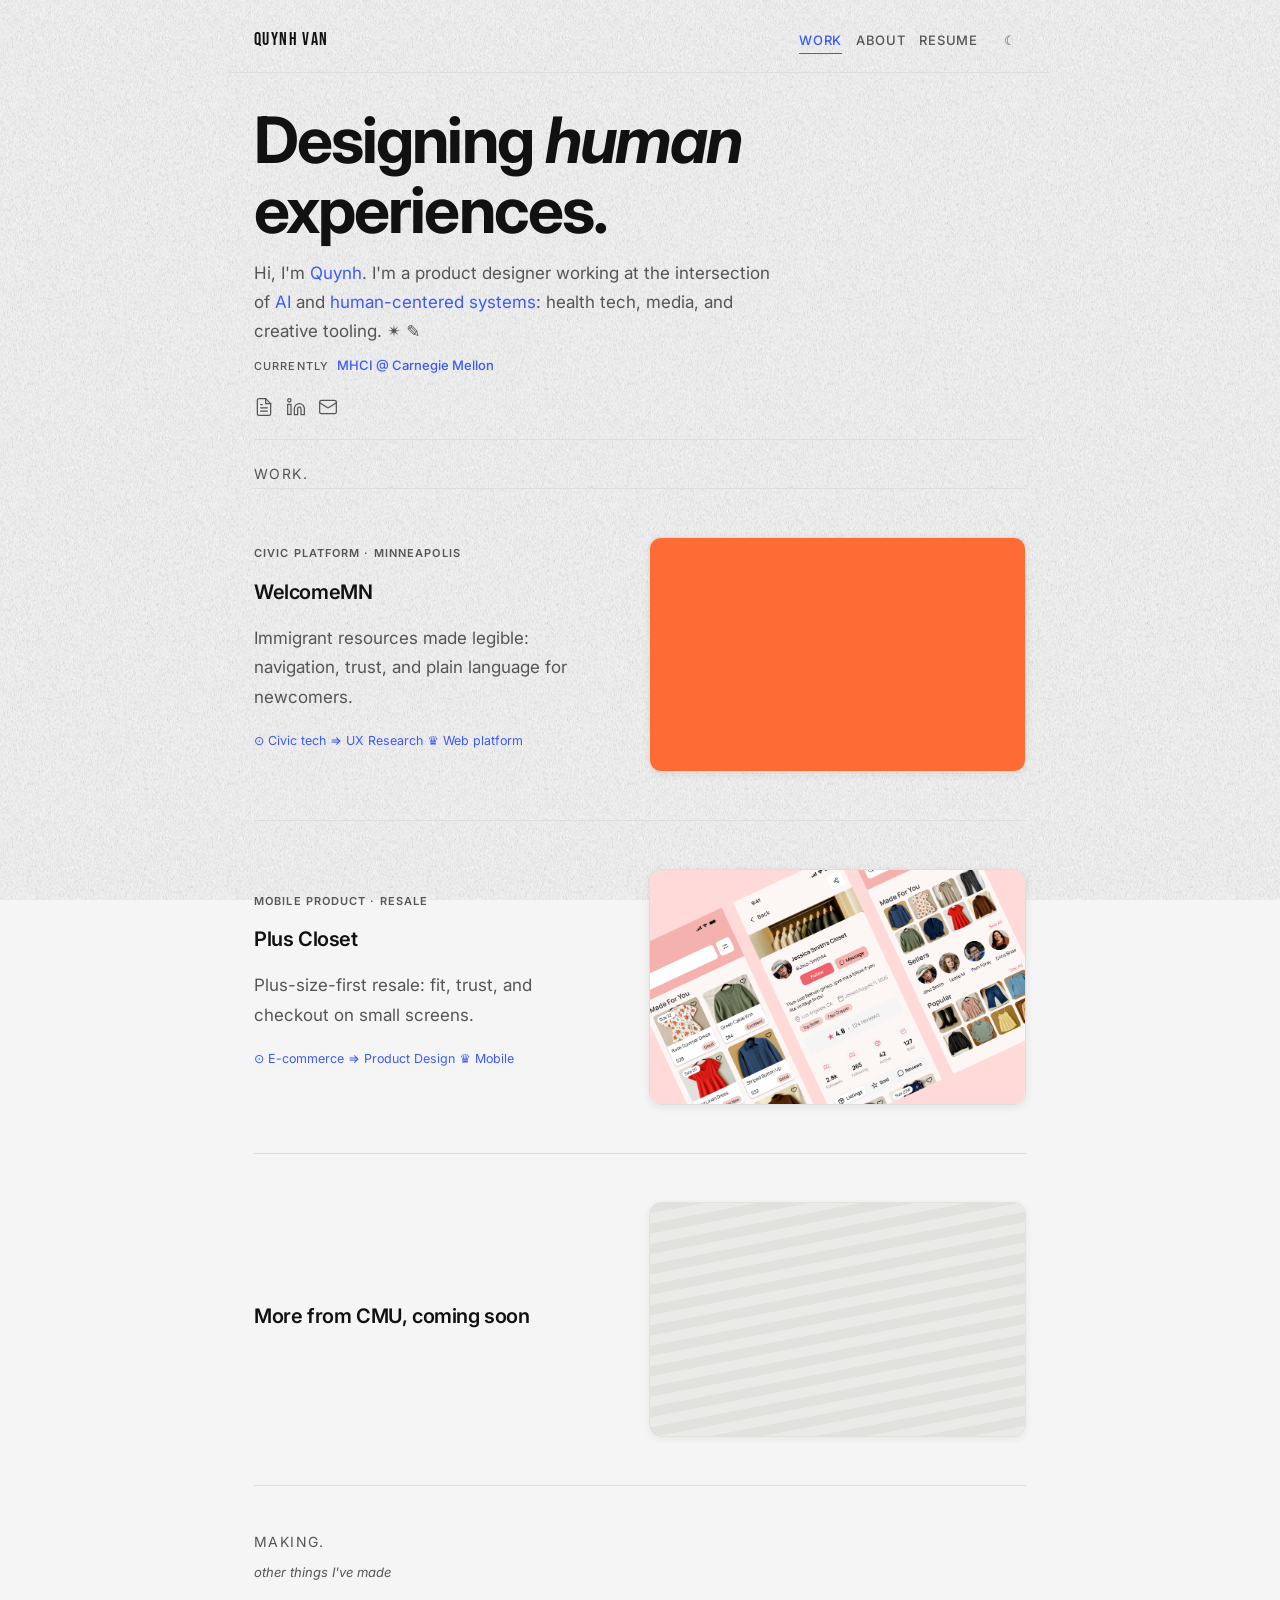
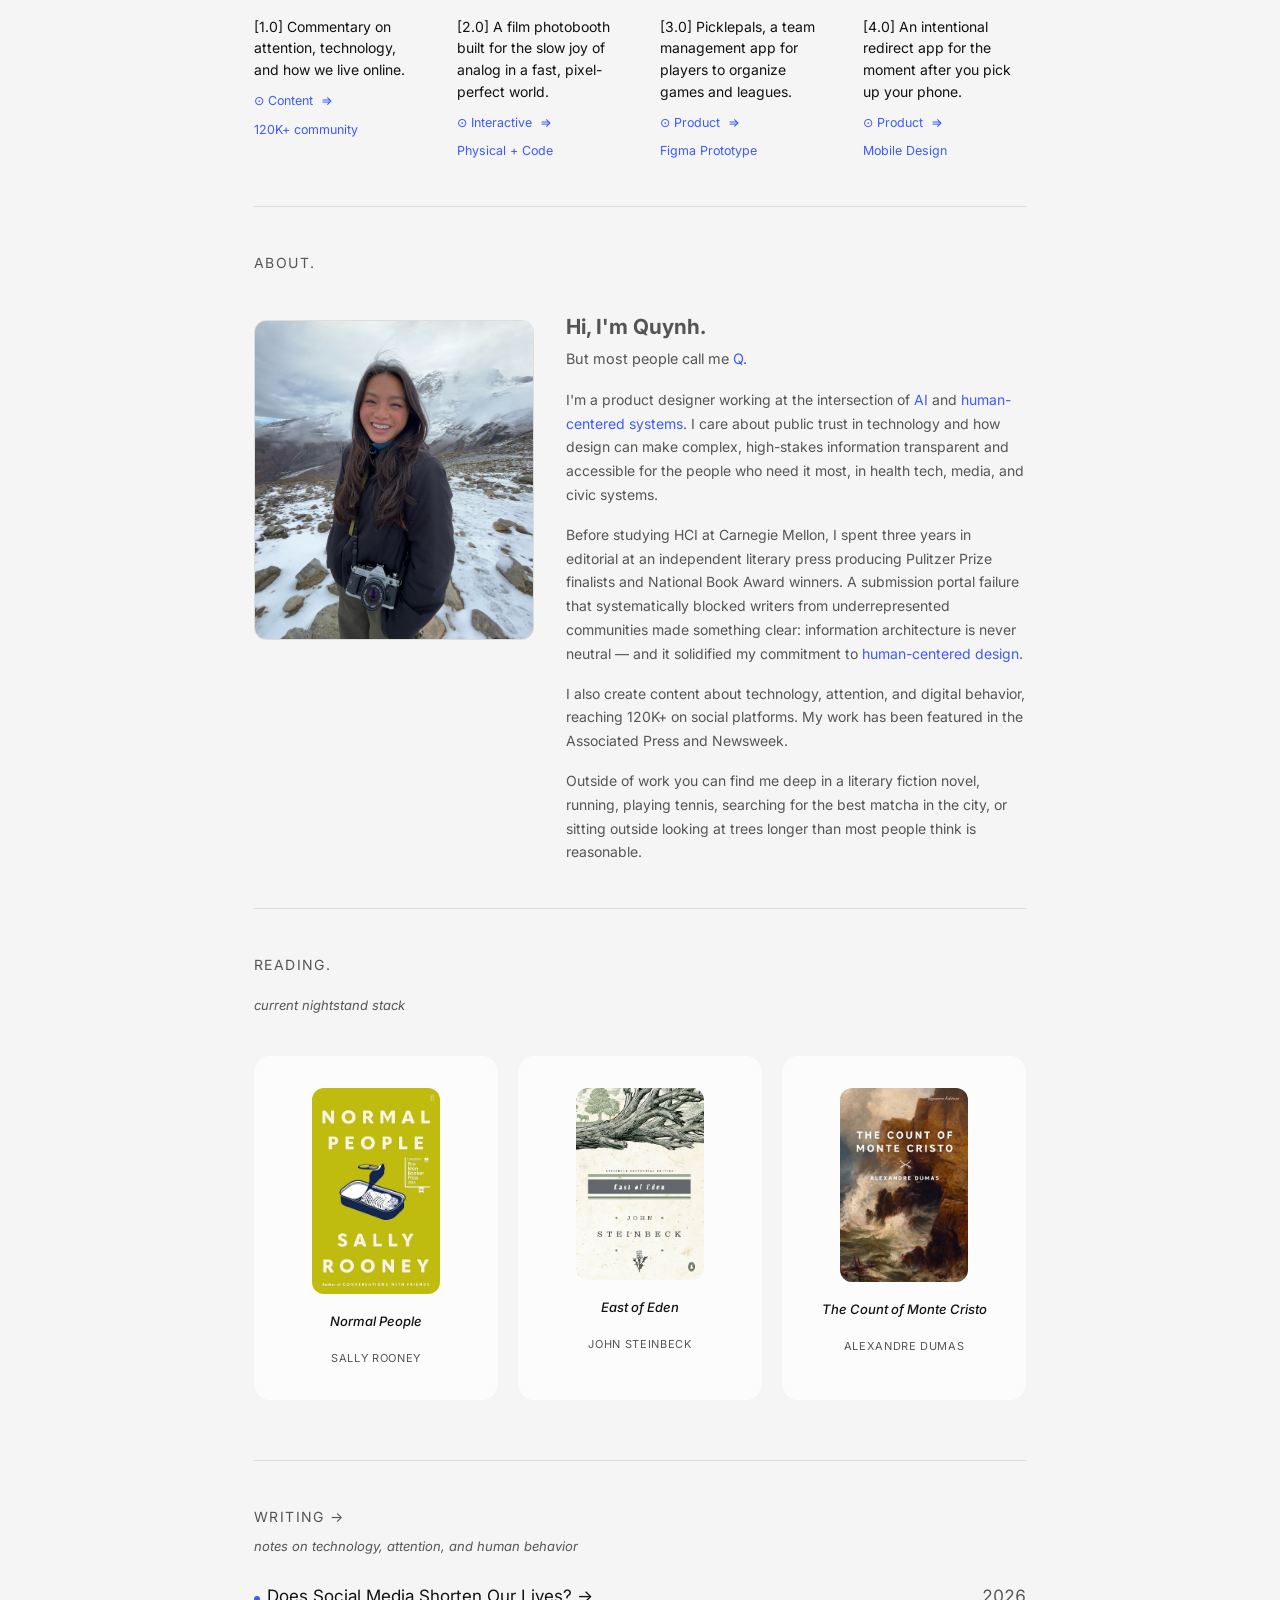
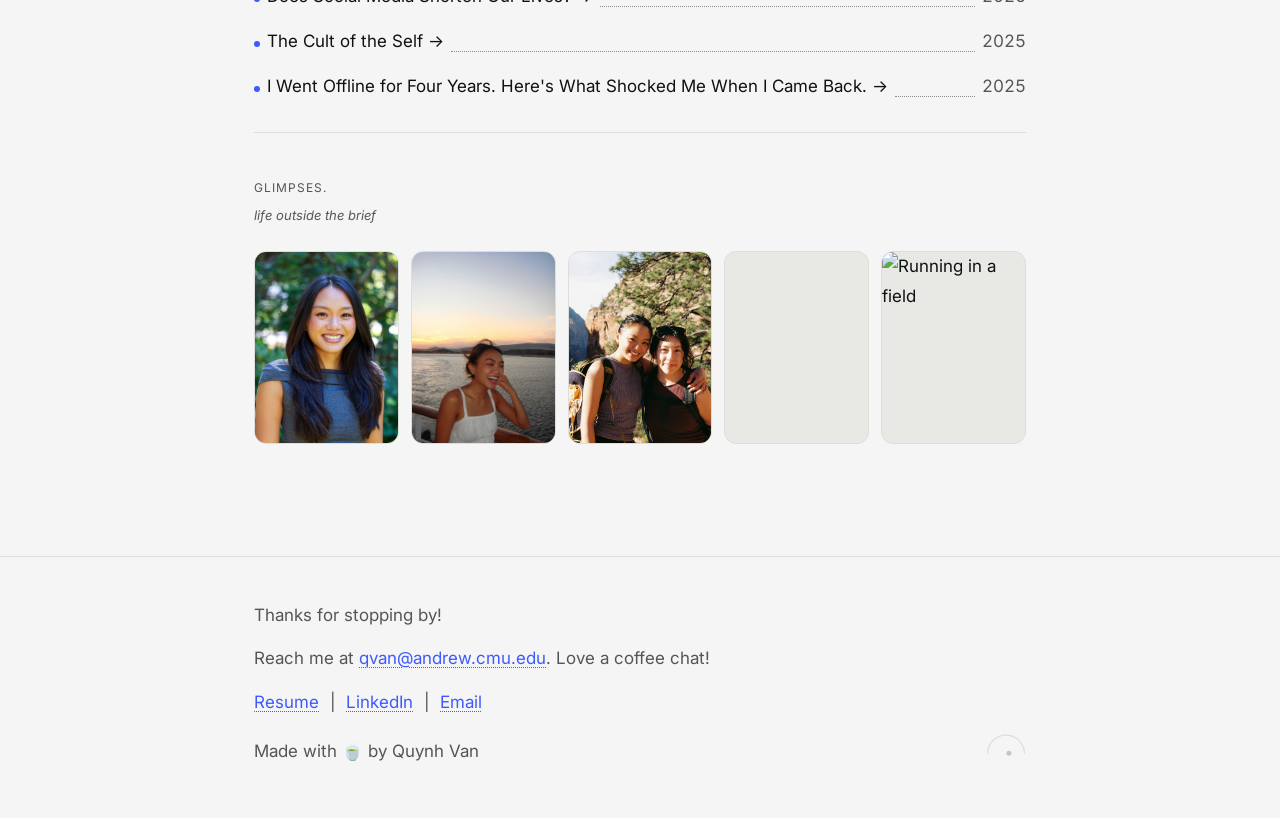
==== index.html @ 7b08893c "portfolio launch Co-authored-by: Cursor <cursoragent@cursor.com>" ====
<!DOCTYPE html>
<html lang="en" data-scheme="light">
  <head>
    <meta charset="UTF-8" />
    <meta name="viewport" content="width=device-width, initial-scale=1.0" />
    <link rel="icon" type="image/png" href="images/favicon.png" />
    <title>Quynh Van</title>
    <meta
      name="description"
      content="Quynh Van — product designer at Carnegie Mellon. AI, language, and media."
    />
    <link rel="preconnect" href="https://fonts.googleapis.com" />
    <link rel="preconnect" href="https://fonts.gstatic.com" crossorigin />
    <link href="https://fonts.googleapis.com/css2?family=Bebas+Neue&display=swap" rel="stylesheet" />
    <script>
(function(){
  var s = localStorage.getItem('qv-color-scheme');
  document.documentElement.setAttribute('data-scheme', s || 'light');
})();
    </script>
    <link rel="stylesheet" href="css/tokens.css" />
    <link rel="stylesheet" href="css/base.css" />
    <link rel="stylesheet" href="css/home.css" />
  </head>
  <body>
    <div class="grain-overlay" aria-hidden="true"></div>
    <div id="cursor-dot"></div>
    <div id="cursor-ring"></div>
    <div class="scroll-track" aria-hidden="true">
      <div class="scroll-track__fill" id="scroll-track-fill"></div>
    </div>
    <a class="skip-link" href="#main">Skip to content</a>
    <header class="site-header">
      <a class="logo" href="#">Quynh Van</a>
      <div class="site-header__end">
        <nav class="site-nav" aria-label="Primary">
          <a href="#work" class="active">Work</a>
          <a href="#about">About</a>
          <a href="https://drive.google.com/file/d/1D-Vr1g6KDJfkitrsRfkTs-6J6AD7GKog/view?usp=sharing" target="_blank" rel="noopener noreferrer">Resume</a>
        </nav>
        <button
          type="button"
          class="theme-toggle"
          aria-label="Switch to dark mode"
        >
          <svg
            class="theme-toggle__icon theme-toggle__icon--moon"
            width="18"
            height="18"
            viewBox="0 0 24 24"
            fill="none"
            stroke="currentColor"
            stroke-width="1.75"
            stroke-linecap="round"
            aria-hidden="true"
          >
            <path d="M21 12.79A9 9 0 1 1 11.21 3 7 7 0 0 0 21 12.79z" />
          </svg>
          <svg
            class="theme-toggle__icon theme-toggle__icon--sun"
            width="18"
            height="18"
            viewBox="0 0 24 24"
            fill="none"
            stroke="currentColor"
            stroke-width="1.75"
            stroke-linecap="round"
            aria-hidden="true"
          >
            <circle cx="12" cy="12" r="4" />
            <path d="M12 2v2M12 20v2M4.93 4.93l1.41 1.41M17.66 17.66l1.41 1.41M2 12h2M20 12h2M4.93 19.07l1.41-1.41M17.66 6.34l1.41-1.41" />
          </svg>
        </button>
      </div>
    </header>

    <main id="main">
      <header class="intro" aria-labelledby="intro-heading">
        <h1 id="intro-heading" class="intro__headline">Designing <em>human</em> experiences.</h1>
        <p class="intro__bio">
          Hi, I'm <span class="bio-accent">Quynh</span>. I'm a product designer working at the intersection of <span class="bio-accent">AI</span> <span class="bio-and"> and </span><span class="bio-accent">human-centered systems</span>: health tech, media, and creative tooling. ✴︎ ✎
        </p>
        <p class="intro__currently intro__currently--row">
          <span class="currently__label">Currently</span>
          <span class="currently__value">MHCI @ Carnegie Mellon</span>
        </p>
        <div class="intro__icons" role="group" aria-label="Contact links">
          <a
            class="intro__icon-link"
            href="https://drive.google.com/file/d/1D-Vr1g6KDJfkitrsRfkTs-6J6AD7GKog/view?usp=sharing"
            rel="noopener noreferrer"
            target="_blank"
            aria-label="Resume"
          >
            <svg width="16" height="16" viewBox="0 0 24 24" fill="none" stroke="currentColor" stroke-width="1.5" stroke-linecap="round" aria-hidden="true"><path d="M14 2H6a2 2 0 0 0-2 2v16a2 2 0 0 0 2 2h12a2 2 0 0 0 2-2V8z"/><path d="M14 2v6h6M16 13H8M16 17H8M10 9H8"/></svg>
          </a>
          <a
            class="intro__icon-link"
            href="https://linkedin.com/in/quynhxvan"
            rel="noopener noreferrer"
            target="_blank"
            aria-label="LinkedIn"
          >
            <svg width="16" height="16" viewBox="0 0 24 24" fill="none" stroke="currentColor" stroke-width="1.5" stroke-linecap="round" aria-hidden="true"><path d="M16 8a6 6 0 0 1 6 6v7h-4v-7a2 2 0 0 0-2-2 2 2 0 0 0-2 2v7h-4v-7a6 6 0 0 1 6-6z"/><rect x="2" y="9" width="4" height="12"/><circle cx="4" cy="4" r="2"/></svg>
          </a>
          <a
            class="intro__icon-link"
            href="mailto:qvan@andrew.cmu.edu"
            aria-label="Email"
          >
            <svg width="16" height="16" viewBox="0 0 24 24" fill="none" stroke="currentColor" stroke-width="1.5" stroke-linecap="round" aria-hidden="true"><rect x="2" y="4" width="20" height="16" rx="2"/><path d="m22 7-8.97 5.7a1.94 1.94 0 0 1-2.06 0L2 7"/></svg>
          </a>
        </div>
      </header>

      <section id="work" class="work-band" aria-labelledby="work-heading">
        <div class="work-band__head">
          <h2 id="work-heading" class="work-band__label">Work.</h2>
        </div>

        <div class="work-list">
          <article class="work-row">
            <a class="work-row__link" href="work/welcomemn.html">
              <div class="work-row__body">
                <p class="work-row__meta">Civic platform · Minneapolis</p>
                <h3 class="work-row__title">WelcomeMN</h3>
                <p class="work-row__line">
                  Immigrant resources made legible: navigation, trust, and plain
                  language for newcomers.
                </p>
                <p class="work-row__tags">⊙ Civic tech ⇒ UX Research ♛ Web platform</p>
              </div>
              <div
                class="work-row__thumb work-row__thumb--welcomemn"
                aria-hidden="true"
              >
                <video class="work-thumb-video" muted playsinline preload="auto">
                  <source src="images/cs-wmn-thumb.mp4" type="video/mp4" />
                </video>
              </div>
              <span class="work-row__go" aria-hidden="true">↗</span>
            </a>
          </article>

          <article class="work-row">
            <a class="work-row__link" href="work/pluscloset.html">
              <div class="work-row__body">
                <p class="work-row__meta">Mobile product · resale</p>
                <h3 class="work-row__title">Plus Closet</h3>
                <p class="work-row__line">
                  Plus-size-first resale: fit, trust, and checkout on small screens.
                </p>
                <p class="work-row__tags">⊙ E-commerce ⇒ Product Design ♛ Mobile</p>
              </div>
              <div
                class="work-row__thumb work-row__thumb--pluscloset"
                aria-hidden="true"
              >
                <img src="images/cs-pc-hero.png" alt="" />
              </div>
              <span class="work-row__go" aria-hidden="true">↗</span>
            </a>
          </article>

          <article class="work-row work-row--soon">
            <div class="work-row__body">
              <h3 class="work-row__title">More from CMU, coming soon</h3>
            </div>
            <div class="work-row__thumb work-row__thumb--soon" aria-hidden="true"></div>
          </article>
        </div>
      </section>

      <section id="making" class="making-band" aria-labelledby="making-heading">
        <h2 id="making-heading" class="making-band__label">Making.</h2>
        <p class="making-band__sub">other things I've made</p>
        <div class="making-grid">

          <a href="https://www.tiktok.com/@quynhxvan/video/7512318626385497375" target="_blank" rel="noopener" class="making-item">
            <p class="making-item__title">[1.0] Commentary on attention, technology, and how we live online.</p>
            <div class="making-item__tags">
              <span class="making-tag-liz">⊙ Content</span>
              <span class="making-tag-sep">⇒</span>
              <span class="making-tag-liz">120K+ community</span>
            </div>
          </a>

          <a href="https://vintagephoto.lovable.app" target="_blank" rel="noopener" class="making-item">
            <p class="making-item__title">[2.0] A film photobooth built for the slow joy of analog in a fast, pixel-perfect world.</p>
            <div class="making-item__tags">
              <span class="making-tag-liz">⊙ Interactive</span>
              <span class="making-tag-sep">⇒</span>
              <span class="making-tag-liz">Physical + Code</span>
            </div>
          </a>

          <a href="https://www.figma.com/design/FbTB3tnpXt1iRNA8BNAGwl/Springboard-Prototypes?node-id=0-1&amp;t=MbzXhKCGV3RUG4PS-1" target="_blank" rel="noopener" class="making-item">
            <p class="making-item__title">[3.0] Picklepals, a team management app for players to organize games and leagues.</p>
            <div class="making-item__tags">
              <span class="making-tag-liz">⊙ Product</span>
              <span class="making-tag-sep">⇒</span>
              <span class="making-tag-liz">Figma Prototype</span>
            </div>
          </a>

          <div class="making-item">
            <p class="making-item__title">[4.0] An intentional redirect app for the moment after you pick up your phone.</p>
            <div class="making-item__tags">
              <span class="making-tag-liz">⊙ Product</span>
              <span class="making-tag-sep">⇒</span>
              <span class="making-tag-liz">Mobile Design</span>
            </div>
          </div>

        </div>
      </section>

      <section id="about" class="about-block" aria-labelledby="about-heading">
        <h2 id="about-heading" class="about-block__label">About.</h2>
        <div class="about-block__grid">
          <div class="about-block__photo-col">
            <img
              class="about-block__photo"
              src="images/about-quynh.png"
              alt="Quynh Van"
              loading="lazy"
              decoding="async"
            />
          </div>
          <div class="about-block__body">
            <h2 class="about-block__name">Hi, I'm Quynh.</h2>
            <p class="about-block__nickname">But most people call me <span class="bio-accent">Q</span>.</p>
            <p>I'm a product designer working at the intersection of <span class="bio-accent">AI</span> <span class="bio-and"> and </span><span class="bio-accent">human-centered systems</span>. I care about public trust in technology and how design can make complex, high-stakes information transparent and accessible for the people who need it most, in health tech, media, and civic systems.</p>
            <p>Before studying HCI at Carnegie Mellon, I spent three years in editorial at an independent literary press producing Pulitzer Prize finalists and National Book Award winners. A submission portal failure that systematically blocked writers from underrepresented communities made something clear: information architecture is never neutral — and it solidified my commitment to <span class="bio-accent">human-centered design</span>.</p>
            <p>I also create content about technology, attention, and digital behavior, reaching 120K+ on social platforms. My work has been featured in the Associated Press and Newsweek.</p>
            <p>Outside of work you can find me deep in a literary fiction novel, running, playing tennis, searching for the best matcha in the city, or sitting outside looking at trees longer than most people think is reasonable.</p>
          </div>
        </div>
      </section>

      <section id="reading" class="reading-block" aria-labelledby="reading-heading">
        <h2 id="reading-heading" class="reading-block__label">Reading.</h2>
        <p class="reading-block__sub">current nightstand stack</p>
        <div class="reading-grid">
          <div class="book-wrapper book-glass">
            <div class="book-front">
              <img src="images/reading-normal-people.png" alt="Normal People" loading="lazy" decoding="async" />
              <div class="book-thought"><p>People can't help but change one another.</p></div>
            </div>
            <p class="book-title">Normal People</p>
            <p class="book-author">Sally Rooney</p>
          </div>

          <div class="book-wrapper book-glass">
            <div class="book-front">
              <img src="images/reading-east-of-eden.png" alt="East of Eden" loading="lazy" decoding="async" />
              <div class="book-thought"><p>Now that you don't have to be perfect, you can be good.</p></div>
            </div>
            <p class="book-title">East of Eden</p>
            <p class="book-author">John Steinbeck</p>
          </div>

          <div class="book-wrapper book-glass">
            <div class="book-front">
              <img
                src="images/reading-monte-cristo.png"
                alt="The Count of Monte Cristo"
                loading="lazy"
                decoding="async"
              />
              <div class="book-thought"><p>Hope and wait.</p></div>
            </div>
            <p class="book-title">The Count of Monte Cristo</p>
            <p class="book-author">Alexandre Dumas</p>
          </div>
        </div>
      </section>

      <section id="writing" class="writing-teaser" aria-labelledby="writing-heading">
        <div class="writing-teaser__head">
          <h2 id="writing-heading" class="writing-teaser__label">
            <a class="writing-teaser__head-link" href="writing.html"
              >Writing <span class="writing-arrow" aria-hidden="true">→</span></a
            >
          </h2>
        </div>
        <p class="writing-teaser__sub">notes on technology, attention, and human behavior</p>
        <ul class="writing-list">
          <li class="writing-list__item">
            <a
              class="writing-list__link"
              href="https://quynhxnewsletter.substack.com/p/does-social-media-shorten-our-lives"
              target="_blank"
              rel="noopener"
            >
              <span class="writing-list__dot" aria-hidden="true"></span>
              <span class="writing-list__title"
                >Does Social Media Shorten Our Lives? <span class="writing-arrow" aria-hidden="true">→</span></span
              >
              <span class="writing-list__leader" aria-hidden="true"></span>
              <span class="writing-list__date">2026</span>
            </a>
          </li>
          <li class="writing-list__item">
            <a
              class="writing-list__link"
              href="https://quynhxnewsletter.substack.com/p/the-cult-of-the-self"
              target="_blank"
              rel="noopener"
            >
              <span class="writing-list__dot" aria-hidden="true"></span>
              <span class="writing-list__title"
                >The Cult of the Self <span class="writing-arrow" aria-hidden="true">→</span></span
              >
              <span class="writing-list__leader" aria-hidden="true"></span>
              <span class="writing-list__date">2025</span>
            </a>
          </li>
          <li class="writing-list__item">
            <a
              class="writing-list__link"
              href="https://quynhxnewsletter.substack.com/p/i-went-offline-for-four-years-heres"
              target="_blank"
              rel="noopener"
            >
              <span class="writing-list__dot" aria-hidden="true"></span>
              <span class="writing-list__title"
                >I Went Offline for Four Years. Here's What Shocked Me When I Came Back. <span class="writing-arrow" aria-hidden="true">→</span></span
              >
              <span class="writing-list__leader" aria-hidden="true"></span>
              <span class="writing-list__date">2025</span>
            </a>
          </li>
        </ul>
      </section>

      <section class="photo-strip-section" aria-label="Glimpses">
        <h2 class="photo-strip__label">Glimpses.</h2>
        <p class="photo-strip__sub">life outside the brief</p>
        <div class="photo-strip">
          <img class="photo-strip__item" src="images/glimpse-portrait.png" alt="Portrait of Quynh Van" loading="lazy" decoding="async" />
          <img class="photo-strip__item" src="images/glimpse-sunset.jpg" alt="Sunset on the water" loading="lazy" decoding="async" />
          <img class="photo-strip__item" src="images/glimpse-hiking.jpg" alt="Hiking" loading="lazy" decoding="async" />
          <img class="photo-strip__item" src="images/glimpse-bw.jpg" alt="Bridge" loading="lazy" decoding="async" />
          <img class="photo-strip__item" src="images/glimpse-field.jpg" alt="Running in a field" loading="lazy" decoding="async" />
        </div>
      </section>
    </main>

    <footer class="site-footer">
      <div class="site-footer__inner">
        <p class="site-footer__greeting">Thanks for stopping by!</p>
        <p class="site-footer__reach">
          Reach me at
          <a href="mailto:qvan@andrew.cmu.edu">qvan@andrew.cmu.edu</a>. Love a coffee chat!
        </p>
        <p class="site-footer__quick">
          <a
            href="https://drive.google.com/file/d/1D-Vr1g6KDJfkitrsRfkTs-6J6AD7GKog/view?usp=sharing"
            rel="noopener noreferrer"
            target="_blank"
            >Resume</a
          >
          <span class="site-footer__pipe" aria-hidden="true">|</span>
          <a
            href="https://linkedin.com/in/quynhxvan"
            rel="noopener noreferrer"
            target="_blank"
            >LinkedIn</a
          >
          <span class="site-footer__pipe" aria-hidden="true">|</span>
          <a href="mailto:qvan@andrew.cmu.edu">Email</a>
        </p>
        <div class="site-footer__signoff-row">
          <p class="site-footer__signoff">Made with 🍵 by Quynh Van</p>
          <div class="sun-arc-wrap">
            <svg class="sun-arc" viewBox="0 0 48 28" fill="none" xmlns="http://www.w3.org/2000/svg">
              <title>Local sun position</title>
              <path
                d="M2 24 A22 22 0 0 1 46 24"
                stroke="var(--border)"
                stroke-width="1.5"
                stroke-linecap="round"
              />
              <circle class="sun-dot" cx="24" cy="24" r="3" fill="var(--accent)" />
            </svg>
            <span class="sun-arc-hint" aria-hidden="true">local time</span>
          </div>
        </div>
      </div>
    </footer>

    <button class="back-to-top" id="back-to-top" aria-label="Back to top">
      <svg width="14" height="14" viewBox="0 0 24 24" fill="none" stroke="currentColor" stroke-width="2.5" stroke-linecap="round"><path d="M18 15l-6-6-6 6"/></svg>
    </button>

    <script src="js/interactions.js" defer></script>
    <script src="js/theme.js" defer></script>
    <script src="js/cursor.js" defer></script>
    <script src="js/warmth.js" defer></script>
    <script>
      document.addEventListener("DOMContentLoaded", function () {
        if (window.matchMedia("(prefers-reduced-motion: reduce)").matches) return;

        var targets = document.querySelectorAll(
          ".work-band__head, .work-row, .making-band, .about-block, .reading-block, .reading-grid, .writing-teaser, .photo-strip-section, .site-footer"
        );

        targets.forEach(function (el) {
          el.style.opacity = "0";
          el.style.transform = "translateY(20px)";
          el.style.transition = "opacity 0.5s ease-out, transform 0.5s ease-out";
        });

        var observer = new IntersectionObserver(
          function (entries) {
            entries.forEach(function (entry) {
              if (entry.isIntersecting) {
                entry.target.style.opacity = "1";
                entry.target.style.transform = "translateY(0)";
                observer.unobserve(entry.target);
              }
            });
          },
          { threshold: 0.07, rootMargin: "0px 0px -30px 0px" }
        );

        targets.forEach(function (el) {
          observer.observe(el);
        });
      });
    </script>
    <script>
      document.addEventListener("click", function (e) {
        var ripple = document.createElement("div");
        ripple.className = "ripple";
        ripple.style.left = e.clientX + "px";
        ripple.style.top = e.clientY + "px";
        document.body.appendChild(ripple);
        function removeRipple() {
          if (ripple.parentNode) ripple.remove();
        }
        ripple.addEventListener("animationend", removeRipple, { once: true });
        setTimeout(function () {
          if (ripple.parentNode) ripple.remove();
        }, 800);
      });
    </script>
    <script>
      (function () {
        var dot = document.querySelector(".sun-dot");
        if (!dot) return;

        function updateSun() {
          var now = new Date();
          var hours = now.getHours() + now.getMinutes() / 60;
          var isDay = hours >= 6 && hours < 20;

          if (!isDay) {
            dot.setAttribute("fill", "var(--text-2)");
            dot.style.opacity = "0.3";
            var nx =
              2 +
              44 *
                (hours >= 20 ? 1 - (hours - 20) / 10 : hours / 6);
            dot.setAttribute("cx", nx.toFixed(1));
            dot.setAttribute("cy", "24");
            return;
          }

          dot.setAttribute("fill", "var(--accent)");
          dot.style.opacity = "1";
          var dayProgress = (hours - 6) / 14;
          var angle = Math.PI * dayProgress;
          var cx = 2 + 44 * dayProgress;
          var cy = 24 - Math.sin(angle) * 22;
          dot.setAttribute("cx", cx.toFixed(1));
          dot.setAttribute("cy", cy.toFixed(1));
        }

        updateSun();
        setInterval(updateSun, 60000);
      })();
    </script>
    <script>
      (function() {
        var btn = document.getElementById('back-to-top');
        if (!btn) return;
        window.addEventListener('scroll', function() {
          btn.classList.toggle('visible', window.scrollY > 400);
        }, { passive: true });
        btn.addEventListener('click', function() {
          window.scrollTo({ top: 0, behavior: 'smooth' });
        });
      })();
    </script>
    <script>
(function() {
  var track = document.querySelector('.scroll-track');
  var fill = document.getElementById('scroll-track-fill');
  if (!track || !fill) return;
  window.addEventListener('scroll', function() {
    var scrollTop = window.scrollY;
    var docHeight = document.documentElement.scrollHeight - window.innerHeight;
    var progress = docHeight > 0 ? (scrollTop / docHeight) * 100 : 0;
    fill.style.height = progress + '%';
    track.classList.toggle('visible', scrollTop > 200);
  }, { passive: true });
})();
    </script>
    <script>
(function() {
  var headline = document.querySelector('.intro__headline');
  if (!headline) return;
  window.addEventListener('scroll', function() {
    var scrolled = window.scrollY;
    var fade = 1 - (scrolled / 300);
    headline.style.opacity = Math.max(fade, 0);
  }, { passive: true });
})();
    </script>
    <script>
(function() {
  document.querySelectorAll('a').forEach(function(link) {
    if (link.hostname === window.location.hostname && !link.hash) {
      link.addEventListener('click', function(e) {
        e.preventDefault();
        var href = this.href;
        document.body.style.opacity = '0';
        document.body.style.transition = 'opacity 0.3s ease';
        setTimeout(function() {
          window.location.href = href;
        }, 300);
      });
    }
  });
})();
    </script>
    <script>
(function() {
  var reduceMotion = window.matchMedia('(prefers-reduced-motion: reduce)').matches;

  function playFromStart(vid) {
    vid.currentTime = 0;
    var p = vid.play();
    if (p && p.catch) p.catch(function() {});
  }

  document.querySelectorAll('.work-thumb-video').forEach(function(vid) {
    // Freeze on the first frame whenever the clip finishes
    vid.addEventListener('ended', function() {
      vid.currentTime = 0;
      vid.pause();
    });

    // Replay once on hover, then freeze again
    var trigger = vid.closest('.work-row__link') || vid.closest('.work-row__thumb') || vid.parentElement;
    if (trigger) {
      trigger.addEventListener('mouseenter', function() {
        playFromStart(vid);
      });
    }

    // Autoplay once when the page loads, then freeze on the first frame
    if (!reduceMotion) {
      if (vid.readyState >= 2) {
        playFromStart(vid);
      } else {
        vid.addEventListener('loadeddata', function onLoaded() {
          vid.removeEventListener('loadeddata', onLoaded);
          playFromStart(vid);
        });
      }
    }
  });
})();
    </script>
  </body>
</html>
---- css/tokens.css ----
@import url("https://fonts.googleapis.com/css2?family=Inter:ital,wght@0,400;0,500;0,600;0,700;1,400;1,500&display=swap");

/**
 * Zen garden palette — light / dark only. Variables live on html[data-scheme].
 * Accent: muted sage #5C7A5F (both modes).
 */

:root {
  --ease-out: cubic-bezier(0.22, 1, 0.36, 1);
  --dur: 0.45s;
}

html[data-scheme="light"] {
  --bg: #f5f5f5;
  --bg-muted: #E8E8E5;
  --text: #111111;
  --text-muted: #555555;
  --text-2: #555555;
  --accent: #3D5AFE;
  --accent-soft: #DBEAFE;
  --border: #DDDDD9;
  --grid-line: rgba(0,0,0,0.06);
}

html[data-scheme="dark"] {
  --bg: #000000;
  --bg-muted: #222222;
  --text: #e8e8e6;
  --text-muted: #777777;
  --text-2: #777777;
  --accent: #3D5AFE;
  --accent-soft: #1E3A5F;
  --border: #2A2A2A;
  --grid-line: rgba(255,255,255,0.04);
}
---- css/base.css ----
/**
 * Global reset-ish, typography, header, footer, a11y helpers.
 */

*,
*::before,
*::after {
  box-sizing: border-box;
}

*,
*::before,
*::after {
  cursor: none !important;
}

#cursor-dot,
#cursor-ring {
  mix-blend-mode: normal;
  pointer-events: none;
}

#cursor-dot {
  position: fixed;
  width: 10px;
  height: 10px;
  background: var(--accent);
  border-radius: 50%;
  z-index: 2;
  transform: translate(-50%, -50%);
  transition: width 0.15s ease, height 0.15s ease;
  top: -20px;
  left: -20px;
}

#cursor-ring {
  position: fixed;
  width: 0;
  height: 0;
  background: var(--accent);
  border-radius: 50%;
  z-index: 2;
  transform: translate(-50%, -50%);
  opacity: 0;
  transition: width 0.15s ease, height 0.15s ease, opacity 0.15s ease;
  top: -20px;
  left: -20px;
}

body.cursor-hover #cursor-dot {
  width: 14px;
  height: 14px;
}

body.cursor-hover #cursor-ring {
  width: 32px;
  height: 32px;
  opacity: 0.2;
}

:root {
  --content-max: 820px;
  --content-pad-x: 24px;
  --section-gap: 2.75rem;
}

html {
  scroll-behavior: smooth;
  min-height: 100%;
  background-color: var(--bg);
  transition: background-color 0.3s ease, color 0.3s ease;
}

body {
  margin: 0;
  min-height: 100vh;
  font-family: "Inter", system-ui, sans-serif;
  font-size: 1.0625rem;
  line-height: 1.75;
  color: var(--text);
  background-color: var(--bg);
  position: relative;
  isolation: isolate;
  transition: color 0.3s ease;
  animation: pageFadeIn 0.4s ease;
}

@keyframes pageFadeIn {
  from { opacity: 0; }
  to { opacity: 1; }
}

main * {
  transition:
    color 0.3s ease,
    background-color 0.3s ease,
    border-color 0.3s ease;
}

.site-header,
.site-footer {
  transition:
    color 0.3s ease,
    background-color 0.3s ease,
    border-color 0.3s ease;
}

@media (prefers-reduced-motion: reduce) {
  html {
    scroll-behavior: auto;
  }

  html,
  body,
  main *,
  .site-header,
  .site-footer,
  .work-row__link,
  .theme-toggle,
  .logo {
    transition-duration: 0.01ms !important;
  }

  .site-nav a::after {
    transition-duration: 0.01ms !important;
  }
}

img {
  max-width: 100%;
  height: auto;
  display: block;
}

img:not([class*="icon"]):not([class*="logo"]),
.book-glass,
.work-row__thumb,
.photo-strip__item {
  border-radius: 12px;
}

main,
.site-header,
.site-footer {
  position: relative;
  z-index: 2;
}

.work-row__thumb {
  position: relative;
  z-index: 2;
}

a {
  color: var(--accent);
  text-decoration-thickness: 1px;
  text-underline-offset: 0.2em;
  transition: color 0.15s ease;
}

a:hover {
  color: var(--text);
}

.visually-hidden {
  position: absolute;
  width: 1px;
  height: 1px;
  padding: 0;
  margin: -1px;
  overflow: hidden;
  clip: rect(0, 0, 0, 0);
  white-space: nowrap;
  border: 0;
}

.skip-link {
  position: absolute;
  left: 1rem;
  top: -100px;
  padding: 0.5rem 1rem;
  background: var(--accent);
  color: var(--bg);
  font-weight: 600;
  z-index: 1000;
  border-radius: 4px;
  text-decoration: none;
}

.skip-link:focus {
  top: 1rem;
}

/* --- Header --- */
.site-header {
  max-width: var(--content-max);
  width: 100%;
  margin: 0 auto;
  padding: 1.5rem var(--content-pad-x) 1rem;
  display: flex;
  align-items: center;
  justify-content: space-between;
  gap: 1rem;
  border-bottom: 1px solid var(--border);
  background: transparent;
}

.site-header__end {
  display: flex;
  align-items: center;
  gap: 1rem;
}

.logo {
  font-family: "Bebas Neue", sans-serif;
  font-size: 1.1rem;
  letter-spacing: 0.08em;
  text-transform: uppercase;
  color: var(--text);
  text-decoration: none;
  transition: color 0.3s ease;
}

.logo:hover {
  color: var(--text-muted);
}

.site-nav {
  display: flex;
  gap: 0.85rem;
  font-size: 13px;
  font-weight: 500;
  letter-spacing: 0.06em;
  text-transform: uppercase;
  font-variant-numeric: tabular-nums;
}

.site-nav a {
  position: relative;
  color: var(--text-muted);
  text-decoration: none;
  transition: color 0.3s ease;
}

.site-nav a::after {
  content: "";
  position: absolute;
  left: 0;
  bottom: -2px;
  width: 0;
  height: 1px;
  background: var(--accent);
  transition: width 0.2s ease;
}

.site-nav a:hover,
.site-nav a:focus-visible {
  color: var(--accent);
}

.site-nav a:hover::after,
.site-nav a:focus-visible::after {
  width: 100%;
}

.site-nav a.active {
  color: var(--accent);
  position: relative;
}

.site-nav a.active::after {
  content: '';
  position: absolute;
  bottom: -3px;
  left: 0;
  width: 100%;
  height: 1px;
  background: var(--accent);
}

.theme-toggle {
  display: flex;
  align-items: center;
  justify-content: center;
  width: 2rem;
  height: 2rem;
  margin: 0;
  padding: 0;
  border: none;
  border-radius: 6px;
  background: transparent;
  color: var(--text-muted);
  cursor: pointer;
  flex-shrink: 0;
  transition:
    color 0.3s ease,
    background-color 0.3s ease;
}

.theme-toggle:hover {
  color: var(--accent);
  background-color: color-mix(in srgb, var(--accent-soft) 55%, transparent);
}

.theme-toggle:focus-visible {
  outline: 2px solid var(--accent);
  outline-offset: 2px;
}

.theme-toggle__icon {
  display: block;
}

html[data-scheme="light"] .theme-toggle__icon--sun {
  display: none;
}

html[data-scheme="dark"] .theme-toggle__icon--moon {
  display: none;
}

/* --- Footer --- */
.site-footer {
  margin-top: 6rem;
  padding: var(--section-gap) 0 3rem;
  border-top: 1px solid var(--border);
  background: transparent;
}

.site-footer__inner {
  max-width: var(--content-max);
  width: 100%;
  margin: 0 auto;
  padding: 0 var(--content-pad-x);
  text-align: left;
}

.site-footer__inner p {
  margin: 0 0 0.85rem;
  font-size: 1.0625rem;
  line-height: 1.75;
  color: var(--text-muted);
}

.site-footer__inner p:last-child {
  margin-bottom: 0;
}

.site-footer__greeting {
  color: var(--text);
}

.site-footer__inner a {
  color: var(--accent);
  text-decoration: underline;
  text-decoration-style: dotted;
  text-decoration-thickness: 1px;
  text-underline-offset: 0.15em;
  transition:
    color 0.15s ease,
    text-decoration-style 0.15s ease;
}

.site-footer__inner a:hover {
  color: var(--accent);
  text-decoration-style: solid;
}

.site-footer__pipe {
  color: var(--text-muted);
  margin: 0 0.35rem;
  user-select: none;
}

.site-footer__inner p.site-footer__quick {
  margin-bottom: 1rem;
}

.site-footer__signoff-row {
  display: flex;
  justify-content: space-between;
  align-items: center;
  gap: 1rem;
  margin: 0;
  flex-wrap: wrap;
}

.site-footer__signoff-row .site-footer__signoff {
  margin: 0;
}

.sun-arc-wrap {
  margin: 0;
  flex-shrink: 0;
  position: relative;
  display: flex;
  flex-direction: column;
  align-items: flex-end;
}

.sun-arc {
  width: 40px;
  height: 24px;
  display: block;
}

.sun-arc-hint {
  font-size: 10px;
  color: var(--text-muted);
  opacity: 0;
  transition: opacity 0.2s ease;
  margin-top: 0.15rem;
  line-height: 1;
  text-align: right;
}

.sun-arc-wrap:hover .sun-arc-hint,
.sun-arc-wrap:focus-within .sun-arc-hint {
  opacity: 1;
}

.sun-dot {
  transition: cx 1s ease, cy 1s ease, opacity 0.5s ease;
}

.site-header,
main,
.site-footer {
  position: relative;
  z-index: 1;
}

.scroll-track {
  position: fixed;
  left: 1.5rem;
  top: 50%;
  transform: translateY(-50%);
  width: 2px;
  height: 120px;
  background: var(--border);
  border-radius: 2px;
  z-index: 9990;
  opacity: 0;
  transition: opacity 0.3s ease;
}

.scroll-track.visible {
  opacity: 1;
}

.scroll-track__fill {
  width: 100%;
  height: 0%;
  background: var(--accent);
  border-radius: 2px;
  transition: height 0.1s ease;
}

@media (max-width: 768px) {
  .scroll-track {
    display: none;
  }
}

@keyframes leaf-fall {
  0% {
    transform: translateY(0) rotate(-10deg) translateX(0px);
    opacity: 0;
  }
  8% {
    opacity: 0.8;
  }
  30% {
    transform: translateY(28vh) rotate(15deg) translateX(-12px);
  }
  55% {
    transform: translateY(55vh) rotate(-8deg) translateX(8px);
  }
  78% {
    transform: translateY(78vh) rotate(20deg) translateX(-6px);
  }
  92% {
    opacity: 0.4;
  }
  100% {
    transform: translateY(103vh) rotate(10deg) translateX(4px);
    opacity: 0;
  }
}

@media (max-width: 768px) {
  .site-nav {
    font-size: 11px;
    gap: 0.55rem;
    white-space: nowrap;
  }
}

@media (max-width: 480px) {
  .site-nav {
    display: none;
  }
}

.back-to-top {
  position: fixed;
  bottom: 2rem;
  right: 2rem;
  width: auto;
  padding: 0.5rem 1rem;
  border-radius: 999px;
  background: var(--accent);
  color: white;
  font-size: 0.75rem;
  font-weight: 500;
  letter-spacing: 0.05em;
  text-transform: uppercase;
  border: none;
  cursor: pointer;
  opacity: 0;
  transition: opacity 0.3s ease, transform 0.3s ease;
  transform: translateY(8px);
  display: flex;
  align-items: center;
  justify-content: center;
  pointer-events: none;
  z-index: 9990;
}

.back-to-top.visible {
  opacity: 1;
  transform: translateY(0);
  pointer-events: auto;
}

.back-to-top:hover {
  background: var(--accent);
  filter: brightness(1.1);
}
---- css/home.css ----
/**
 * Single page: intro, work, about, reading, writing.
 */

main {
  max-width: var(--content-max);
  width: 100%;
  margin: 0 auto;
  padding: 0 var(--content-pad-x) 1rem;
}

/* --- Intro --- */
.intro {
  padding: 2rem 0 calc(var(--section-gap) / 2);
  border-bottom: 1px solid var(--border);
}

.intro__headline {
  margin: 0 0 0.85rem;
  font-family: "Inter", system-ui, sans-serif;
  font-size: clamp(42px, 5vw, 68px);
  font-weight: 700;
  letter-spacing: -0.03em;
  line-height: 1.1;
  color: var(--text);
  opacity: 0;
  transform: translateY(20px);
  transition:
    opacity 0.6s ease-out,
    transform 0.6s ease-out;
}

.intro__headline em {
  font-style: italic;
  font-weight: 700;
}

.intro__bio {
  margin: 0;
  font-size: 17px;
  line-height: 1.7;
  color: var(--text-muted);
  max-width: 520px;
  opacity: 0;
  transform: translateY(20px);
  transition:
    opacity 0.6s ease-out,
    transform 0.6s ease-out;
}

main header.intro.is-intro-ready .intro__headline,
main header.intro.is-intro-ready .intro__bio {
  opacity: 1;
  transform: translateY(0);
}

@media (prefers-reduced-motion: reduce) {
  .intro__headline,
  .intro__bio {
    opacity: 1 !important;
    transform: none !important;
    transition: none !important;
  }
}

.intro__bio a {
  color: var(--accent);
  text-decoration: underline;
  text-decoration-style: dotted;
  text-decoration-thickness: 1px;
  text-underline-offset: 0.2em;
  transition:
    color 0.15s ease,
    text-decoration-style 0.15s ease;
}

.intro__bio a:hover {
  color: var(--accent);
  text-decoration-style: solid;
}

.intro__icons {
  margin: 0.85rem 0 0;
  padding: 0;
  display: flex;
  align-items: center;
  gap: 0.75rem;
  max-width: 520px;
}

.intro__icon-link {
  display: flex;
  color: var(--text-muted);
  text-decoration: none;
}

.intro__icon-link svg {
  width: 20px;
  height: 20px;
}

.intro__icon-link:hover {
  color: var(--accent);
}

.intro__currently {
  display: flex;
  align-items: center;
  gap: 0.75rem;
  margin: 0.5rem 0 1.25rem;
  font-size: 13px;
}

.currently__label {
  font-size: 11px;
  text-transform: uppercase;
  letter-spacing: 0.1em;
  color: var(--text-muted);
  font-weight: 500;
}

.currently__value {
  color: var(--accent);
  font-weight: 500;
}

/* --- Work band --- */
.work-band {
  padding: calc(var(--section-gap) / 2) 0 0;
}

.work-band__head {
  margin-bottom: 0.1rem;
}

.work-band__label {
  margin: 0;
  font-family: "Inter", system-ui, sans-serif;
  font-size: 14px;
  font-weight: 400;
  letter-spacing: 0.1em;
  text-transform: uppercase;
  color: var(--text-muted);
}

.work-list {
  margin: 0;
  padding: 0;
  border-top: 1px solid var(--border);
}

.work-row {
  display: grid;
  grid-template-columns: 45% 1fr;
  gap: 3rem;
  align-items: center;
  padding: 3rem 0;
  border-bottom: 1px solid var(--border);
}

.work-row:last-child {
  border-bottom: none;
}

.work-row__link {
  display: contents;
  color: inherit;
  text-decoration: none;
}

.work-row__thumb {
  position: relative;
  width: 100%;
  aspect-ratio: 16 / 10;
  overflow: hidden;
  background: color-mix(in srgb, var(--bg-muted) 80%, var(--border));
  background-size: cover;
  background-position: center;
  background-repeat: no-repeat;
  border: 1px solid var(--border);
  box-shadow: 0 2px 8px color-mix(in srgb, var(--text) 8%, transparent);
  transition:
    transform 0.4s ease,
    box-shadow 0.4s ease,
    border-color 0.4s ease;
}

.work-row__link:hover .work-row__thumb {
  transform: scale(1.04);
  border-color: color-mix(in srgb, var(--accent) 35%, var(--border));
  box-shadow: 0 8px 24px color-mix(in srgb, var(--text) 14%, transparent);
}

.work-row__thumb::before {
  content: "";
  position: absolute;
  inset: 0;
  border-radius: inherit;
  pointer-events: none;
  opacity: 0;
  transition: opacity 0.3s ease;
  z-index: 1;
  background-image: url("data:image/svg+xml,%3Csvg xmlns='http://www.w3.org/2000/svg' viewBox='0 0 200 200'%3E%3Cfilter id='n'%3E%3CfeTurbulence type='fractalNoise' baseFrequency='0.65' numOctaves='4' stitchTiles='stitch'/%3E%3C/filter%3E%3Crect width='100%25' height='100%25' filter='url(%23n)'/%3E%3C/svg%3E");
}

.work-row__thumb:hover::before {
  opacity: 0.06;
}

.work-row__thumb img,
.work-row__thumb video {
  width: 100%;
  height: 100%;
  object-fit: cover;
  display: block;
}

.work-row__thumb--welcomemn {
  background: linear-gradient(
    135deg,
    var(--work-welcomemn-a) 0%,
    var(--work-welcomemn-b) 70%
  );
  position: relative;
}

.work-row__thumb--welcomemn:has(video)::after {
  display: none;
}

/* Orange frame with the video bleeding off the bottom-right edge */
.work-row__thumb--welcomemn:has(video) {
  background: #FF6B35;
  overflow: hidden;
}

.work-row__thumb--welcomemn .work-thumb-video {
  position: absolute;
  bottom: -10%;
  right: -10%;
  width: 105%;
  height: 105%;
  object-fit: cover;
  object-position: 0% 50%;
  border-radius: 8px;
}

.work-row__thumb--welcomemn::after {
  content: "MN";
  position: absolute;
  z-index: 2;
  right: 10%;
  bottom: 12%;
  font-family: "Inter", system-ui, sans-serif;
  font-size: 1.75rem;
  font-weight: 700;
  color: rgba(255, 255, 255, 0.18);
  letter-spacing: -0.04em;
}

.work-row__thumb--pluscloset {
  background: linear-gradient(
    155deg,
    var(--work-plus-a) 0%,
    var(--work-plus-b) 65%
  );
  position: relative;
}

.work-row__thumb--pluscloset:has(img)::after {
  display: none;
}

.work-row__thumb--pluscloset::after {
  content: "+";
  position: absolute;
  z-index: 2;
  left: 50%;
  top: 50%;
  transform: translate(-50%, -54%);
  font-family: "Inter", system-ui, sans-serif;
  font-size: 2rem;
  font-weight: 600;
  color: rgba(255, 255, 255, 0.2);
}

.work-row__thumb--soon {
  background: repeating-linear-gradient(
    -11deg,
    var(--bg-muted),
    var(--bg-muted) 10px,
    var(--border) 10px,
    var(--border) 20px
  );
  background-size: auto;
  background-repeat: repeat;
  opacity: 0.85;
}

.work-row__body {
  display: flex;
  flex-direction: column;
  justify-content: center;
  gap: 0.5rem;
}

.work-row__meta {
  margin: 0 0 0.2rem;
  font-size: 0.6875rem;
  font-weight: 600;
  letter-spacing: 0.1em;
  text-transform: uppercase;
  color: var(--text-muted);
}

.work-row__title {
  margin: 0 0 0.35rem;
  font-family: "Inter", system-ui, sans-serif;
  font-size: 1.25rem;
  font-weight: 600;
  letter-spacing: -0.02em;
  color: var(--text);
}

.work-row__line {
  margin: 0;
  font-size: 1.0625rem;
  line-height: 1.75;
  color: var(--text-muted);
}

.work-row__stat {
  display: block;
  font-size: 12px;
  letter-spacing: 0.08em;
  text-transform: uppercase;
  color: var(--text-2);
  margin-top: 12px;
}

.work-row__go {
  display: none;
}

/* --- Making --- */
.making-band {
  padding-top: var(--section-gap);
  padding-bottom: var(--section-gap);
  border-top: 1px solid var(--border);
}

.making-band__label {
  font-size: 14px;
  font-weight: 400;
  letter-spacing: 0.1em;
  text-transform: uppercase;
  color: var(--text-muted);
  margin: 0 0 0.4rem;
}

.making-band__sub {
  font-size: 13px;
  color: var(--text-muted);
  font-style: italic;
  margin: 0 0 2rem;
}

.making-grid {
  display: grid;
  grid-template-columns: repeat(4, 1fr);
  gap: 2rem 2.5rem;
}

.making-item {
  display: flex;
  flex-direction: column;
  gap: 0.6rem;
  text-decoration: none;
  color: var(--text);
  cursor: none;
}

a.making-item:hover .making-item__title {
  color: var(--accent);
}

.making-item__title {
  font-size: 14px;
  line-height: 1.55;
  margin: 0;
  color: var(--text);
  transition: color 0.15s ease;
}

.making-item__tags {
  display: flex;
  gap: 0.4rem;
  flex-wrap: wrap;
}

@media (max-width: 768px) {
  .making-grid {
    grid-template-columns: repeat(2, 1fr);
  }
}

@media (max-width: 480px) {
  .making-grid {
    grid-template-columns: 1fr;
  }
}

/* --- About --- */
.about-block {
  margin-top: 0;
  padding-top: var(--section-gap);
  padding-bottom: var(--section-gap);
  border-top: 1px solid var(--border);
}

.about-block__label {
  margin: 0 0 1rem;
  padding-left: 0;
  font-family: "Inter", system-ui, sans-serif;
  font-size: 14px;
  font-weight: 400;
  letter-spacing: 0.1em;
  text-transform: uppercase;
  color: var(--text-muted);
}

.about-block__grid {
  display: grid;
  grid-template-columns: 280px 1fr;
  gap: 2rem;
  align-items: flex-start;
}

.about-block__photo-col {
  padding-top: 1.8rem;
  margin: 0;
}

.about-block__photo {
  width: 100%;
  max-height: 320px;
  object-fit: cover;
  object-position: center 97%;
  display: block;
  border: 1px solid var(--border);
}

.about-block__body {
  font-size: 14px;
  line-height: 1.7;
  color: var(--text-muted);
}

.about-block__name {
  font-size: 1.3rem;
  font-weight: 700;
  margin-bottom: 0.2rem;
}

.about-block__nickname {
  font-size: 0.9rem;
  color: var(--text-2);
  margin-bottom: 1rem;
}

.about-block__nickname + p {
  margin-top: 0.35rem;
}

.about-block__body p {
  margin: 0 0 1rem;
}

.about-block__body p:last-child {
  margin-bottom: 0;
}

.about-block__body a {
  font-weight: 500;
  color: var(--accent);
  text-decoration: underline;
  text-decoration-style: dotted;
  text-decoration-thickness: 1px;
  text-underline-offset: 0.2em;
  transition:
    color 0.15s ease,
    text-decoration-style 0.15s ease;
}

.about-block__body a:hover {
  color: var(--accent);
  text-decoration-style: solid;
}

/* --- Reading (flat book cards) --- */
.reading-block {
  margin-top: 0;
  padding-top: var(--section-gap);
  padding-bottom: var(--section-gap);
  border-top: 1px solid var(--border);
}

.reading-block__label {
  margin: 0 0 1rem;
  font-family: "Inter", system-ui, sans-serif;
  font-size: 14px;
  font-weight: 400;
  letter-spacing: 0.1em;
  text-transform: uppercase;
  color: var(--text-muted);
}

.reading-block__sub {
  font-size: 13px;
  color: var(--text-muted);
  font-style: italic;
  margin: 0 0 1.5rem;
}

.reading-grid {
  display: grid;
  grid-template-columns: repeat(3, 1fr);
  gap: 1.25rem;
  padding: 1rem 0;
  align-items: stretch;
}

.reading-grid .book-wrapper {
  flex: 1;
}

.book-wrapper {
  display: flex;
  flex-direction: column;
  gap: 0.6rem;
  width: 100%;
  transition: transform 0.3s ease;
  cursor: pointer;
}

.book-wrapper:hover {
  transform: scale(1.03);
}

.book-front {
  position: relative;
  overflow: hidden;
  border-radius: 8px;
  width: 68%;
  display: inline-block;
}

.book-front img {
  width: 100%;
  height: auto;
  object-fit: contain;
  border-radius: 4px;
  display: block;
  box-shadow: none;
}

.book-wrapper:first-child .book-front {
  overflow: hidden;
}

.book-wrapper:first-child .book-front img {
  object-fit: cover;
  object-position: 50% 25%;
  width: 100%;
  height: 100%;
}

.book-thought {
  position: absolute;
  inset: 0;
  border-radius: 8px;
  background: rgba(0, 0, 0, 0.55);
  display: flex;
  align-items: center;
  justify-content: center;
  opacity: 0;
  transition: opacity 0.3s ease;
  padding: 1.5rem;
  pointer-events: none;
  z-index: 3;
}

.book-wrapper:hover .book-thought {
  opacity: 1;
}

.book-thought p {
  color: white;
  font-style: italic;
  text-align: center;
  font-size: 0.9rem;
  line-height: 1.5;
  margin: 0;
}

.book-title {
  font-size: 13px;
  font-weight: 500;
  font-style: italic;
  color: var(--text);
  margin: 0;
  text-align: center;
  white-space: nowrap;
}

.book-author {
  font-size: 11px;
  color: var(--text-2);
  text-transform: uppercase;
  letter-spacing: 0.06em;
  margin: 0;
  text-align: center;
}

.ripple {
  position: fixed;
  border-radius: 50%;
  border: 1.5px solid var(--accent);
  opacity: 0.5;
  width: 0;
  height: 0;
  pointer-events: none;
  z-index: 9998;
  transform: translate(-50%, -50%);
  animation: ripple-expand 0.6s ease-out forwards;
}

@keyframes ripple-expand {
  0% {
    width: 0;
    height: 0;
    opacity: 0.5;
  }

  100% {
    width: 120px;
    height: 120px;
    opacity: 0;
  }
}

/* --- Writing --- */
.writing-teaser {
  margin-top: 0;
  padding-top: var(--section-gap);
  border-top: 1px solid var(--border);
}

.writing-teaser__label {
  margin: 0 0 0.65rem;
  font-family: "Inter", system-ui, sans-serif;
  font-size: 14px;
  font-weight: 400;
  letter-spacing: 0.1em;
  text-transform: uppercase;
  color: var(--text-muted);
}

.writing-page {
  border-top: none;
  padding-top: 4rem;
}

.writing-page .writing-teaser__sub {
  margin-bottom: 3rem;
}

.writing-page .writing-list__item {
  margin-bottom: 2.25rem;
}

.writing-teaser__head {
  display: flex;
  align-items: center;
  justify-content: space-between;
  gap: 1rem;
  margin: 0 0 0.35rem;
}

.writing-teaser__head .writing-teaser__label {
  margin: 0;
}

.writing-teaser:not(.writing-page) .writing-teaser__head {
  margin-bottom: 0.35rem;
}

.writing-teaser__head-link {
  color: inherit;
  text-decoration: none;
  transition: color 0.2s ease;
}

.writing-teaser__head-link:hover {
  color: var(--accent);
}

.writing-teaser__head-link:hover .writing-arrow {
  transform: translateX(4px);
}

.writing-teaser__sub {
  margin: 0 0 1.5rem;
  font-size: 13px;
  font-style: italic;
  color: var(--text-muted);
}

.subscribe-btn {
  display: inline-flex;
  align-items: center;
  gap: 0.4rem;
  flex-shrink: 0;
  font-size: 0.8125rem;
  padding: 0.5rem 1rem;
  border: 1px solid color-mix(in srgb, var(--text-muted) 55%, transparent);
  border-radius: 100px;
  color: var(--text);
  text-decoration: none;
  transition: border-color 0.2s ease, color 0.2s ease;
}

.subscribe-btn:hover {
  border-color: var(--accent);
  color: var(--accent);
}

.writing-arrow {
  display: inline-block;
  transition: transform 0.2s ease;
}

.writing-list__link:hover .writing-arrow {
  transform: translateX(4px);
}

.writing-list__sub {
  margin: 0.4rem 0 0;
  padding-left: 0.85rem;
  font-size: 0.8125rem;
  line-height: 1.6;
  color: var(--text-muted);
}

.writing-list {
  list-style: none;
  margin: 0;
  padding: 0;
}

.writing-list__item {
  margin: 0 0 0.55rem;
  padding-bottom: 0.4rem;
  border-radius: 4px;
  transition: background 0.15s ease;
}

.writing-list__item:last-child {
  margin-bottom: 1.5rem;
  padding-bottom: 0.4rem;
}

.writing-list__item:hover {
  background: rgba(92, 122, 95, 0.05);
}

.writing-list__link {
  display: flex;
  align-items: baseline;
  gap: 0.45rem;
  font-size: 1.0625rem;
  line-height: 1.75;
  color: var(--text);
  text-decoration: none;
  border-radius: 4px;
  transition: color 0.15s ease;
}

.writing-list__link:hover {
  color: var(--accent);
}

.writing-list__link:hover .writing-list__date {
  color: var(--accent);
}

.writing-list__dot {
  flex-shrink: 0;
  width: 6px;
  height: 6px;
  margin-top: 0.45em;
  border-radius: 50%;
  background: var(--accent);
}

.writing-list__title {
  flex-shrink: 1;
  min-width: 0;
}

.writing-list__leader {
  flex: 1 1 auto;
  min-width: 0.75rem;
  height: 0;
  align-self: flex-end;
  margin-bottom: 0.28em;
  border-bottom: 1px dotted var(--text-muted);
  opacity: 0.65;
}

.writing-list__date {
  flex-shrink: 0;
  font-variant-numeric: tabular-nums;
  color: var(--text-muted);
}

.writing-teaser__icon-wrap {
  margin: 0.85rem 0 0;
}

.writing-teaser__icon-link {
  display: inline-flex;
  color: var(--text-muted);
  text-decoration: none;
}

.writing-teaser__icon-link:hover {
  color: var(--accent);
}

@media (max-width: 480px) {
  main {
    padding: 0 20px 1rem;
  }

  .intro__headline {
    font-size: clamp(32px, 8vw, 48px);
  }

  .work-row {
    grid-template-columns: 1fr;
    gap: 1rem;
  }

  .work-row__thumb {
    order: 1;
    width: 100%;
  }

  .work-row__body {
    order: 2;
    width: 100%;
  }

  .about-block__grid {
    grid-template-columns: 1fr;
    gap: 1rem;
    align-items: flex-start;
  }

  .about-block__photo {
    width: 100%;
    max-height: 280px;
  }

  .writing-list__link {
    display: grid;
    grid-template-columns: auto 1fr;
    align-items: start;
    gap: 0.2rem 0.45rem;
  }

  .writing-list__dot {
    grid-column: 1;
    grid-row: 1;
  }

  .writing-list__title {
    grid-column: 2;
    grid-row: 1;
    white-space: nowrap;
    overflow: hidden;
    text-overflow: ellipsis;
  }

  .writing-list__leader {
    display: none;
  }

  .writing-list__date {
    grid-column: 2;
    grid-row: 2;
    font-size: 0.8125rem;
    line-height: 1.3;
  }
}

/* --- Case study: WelcomeMN --- */
body.case-study main {
  max-width: none;
  width: 100%;
  margin: 0;
  padding: 0;
}

.cs-page {
  max-width: var(--content-max);
  margin: 0 auto;
  padding: 0 var(--content-pad-x);
}

.cs-back {
  max-width: var(--content-max);
  margin: 0 auto;
  padding: 2rem var(--content-pad-x) 0;
}

.cs-back a {
  font-size: 13px;
  color: var(--text-muted);
  text-decoration: none;
  transition: color 0.15s ease;
}

.cs-back a:hover {
  color: var(--accent);
}

.cs-hero {
  padding-top: 1.5rem;
}

.cs-meta {
  display: flex;
  gap: 1.5rem;
  font-size: 12px;
  text-transform: uppercase;
  letter-spacing: 0.08em;
  color: var(--text-muted);
  margin-bottom: 1rem;
  flex-wrap: wrap;
}

.cs-title {
  font-size: clamp(32px, 5vw, 56px);
  font-weight: 700;
  line-height: 1.1;
  margin: 2.5rem 0 0.75rem;
  color: var(--text);
}

.cs-subtitle {
  font-size: 18px;
  color: var(--text-muted);
  margin: 0 0 1.5rem;
  max-width: 560px;
}

.cs-live-link {
  font-size: 14px;
  color: var(--accent);
  text-decoration: underline;
  text-underline-offset: 3px;
}

.cs-hero-card {
  width: 100%;
  margin-bottom: 0;
  box-sizing: border-box;
}

.cs-hero-placeholder {
  width: 100%;
  aspect-ratio: 16 / 8;
  background: var(--bg-muted);
  border: 1px solid var(--border);
  border-radius: 8px;
  display: flex;
  align-items: center;
  justify-content: center;
}

.cs-placeholder-label {
  font-size: 12px;
  color: var(--text-muted);
  text-transform: uppercase;
  letter-spacing: 0.08em;
}

.cs-label {
  font-size: 11px;
  text-transform: uppercase;
  letter-spacing: 0.1em;
  color: var(--accent);
  font-weight: 500;
  margin: 4rem 0 1rem;
  display: block;
}

.cs-body p {
  margin: 0 0 1.25rem;
  font-size: 17px;
  line-height: 1.8;
  color: var(--text);
}

.cs-finding-grid {
  display: grid;
  grid-template-columns: repeat(2, minmax(0, 1fr));
  gap: 1.5rem;
  width: 100%;
  margin: 0;
}

.cs-finding-card {
  background: var(--bg-muted);
  border: 1px solid var(--border);
  border-radius: 8px;
  padding: 1.25rem;
  min-height: 0;
}

.cs-finding-card h3 {
  font-size: 15px;
  font-weight: 600;
  margin: 0 0 0.5rem;
  color: var(--text);
}

.cs-finding-card blockquote {
  font-style: italic;
  color: var(--text-muted);
  font-size: 14px;
  margin: 0 0 0.75rem;
  padding: 0;
  border: none;
}

.cs-finding-card p {
  font-size: 14px;
  margin: 0 0 0.75rem;
  line-height: 1.6;
}

.cs-finding-quote {
  display: flex;
  flex-direction: column;
  justify-content: center;
  padding: 1.25rem;
}

.cs-finding-quote p {
  font-style: italic;
  font-size: 15px;
  line-height: 1.5;
  color: var(--text-muted);
  margin: 0 0 0.5rem;
}

.cs-finding-quote__attr {
  font-size: 13px;
  color: var(--text-muted);
}

.cs-live-link-wrap {
  margin: 2rem 0;
}

.cs-finding-implication {
  font-size: 13px;
  color: var(--accent);
  font-weight: 500;
}

.cs-image-placeholder {
  width: 100%;
  aspect-ratio: 16 / 9;
  background: var(--bg-muted);
  border: 1px solid var(--border);
  border-radius: 8px;
  display: flex;
  align-items: center;
  justify-content: center;
  margin: 2rem 0;
}

.cs-image-pair {
  display: grid;
  grid-template-columns: 1fr 1fr;
  gap: 1.25rem;
  margin: 2rem 0;
}

/* Cap UI screenshots (1024px native) so they aren't upscaled/blurred */
.cs-artifact-thumb--ui {
  max-width: 560px;
  margin-left: auto;
  margin-right: auto;
}

.cs-pair-figure {
  margin: 0;
}

.cs-image-pair .cs-artifact-thumb img {
  height: auto;
  aspect-ratio: 16 / 10;
  object-fit: cover;
  object-position: top center;
}

.cs-pair-figure figcaption {
  margin-top: 0.6rem;
  font-size: 0.8125rem;
  color: var(--text-muted);
}

.cs-decision {
  margin: 2.5rem 0;
}

.cs-decision h3 {
  font-size: 1rem;
  font-weight: 600;
  margin: 0 0 0.75rem;
  color: var(--text);
}

/* Decision with a phone screenshot beside the text */
.cs-decision--media {
  display: grid;
  grid-template-columns: 1fr 200px;
  gap: 2.5rem;
  align-items: center;
}

.cs-decision--media.cs-decision--reverse {
  grid-template-columns: 200px 1fr;
}

.cs-decision__text p {
  margin-bottom: 0;
}

/* Phone-frame screenshots (402x874 native) */
.cs-artifact-thumb.cs-phone {
  width: 100%;
  max-width: 200px;
  margin: 0 auto;
  border-radius: 20px;
}

.cs-artifact-thumb.cs-phone img {
  height: auto;
  aspect-ratio: auto;
  object-fit: contain;
  border-radius: 20px;
}

.cs-phone-row {
  display: flex;
  flex-wrap: wrap;
  justify-content: center;
  gap: 1.5rem;
  margin-top: 1.75rem;
}

.cs-final-grid {
  display: grid;
  grid-template-columns: repeat(2, 1fr);
  gap: 1rem;
  margin: 2rem 0;
}

.cs-body .cs-next {
  margin: 5rem 0 2rem;
  font-size: 1rem;
}

.cs-next a {
  color: var(--accent);
  text-decoration: underline;
  text-decoration-color: currentColor;
  text-underline-offset: 3px;
  text-decoration-thickness: 1px;
  font-weight: 500;
  font-size: 1rem;
  transition: color 0.2s ease;
}

.cs-next a:hover,
.cs-next a:focus-visible {
  color: var(--text);
}

.cs-stat {
  display: flex;
  align-items: baseline;
  gap: 0.75rem;
  margin: 1.5rem 0;
  padding: 1.25rem;
  background: var(--bg-muted);
  border-left: 3px solid var(--accent);
  border-radius: 0 6px 6px 0;
}

.cs-stat-number {
  font-size: 2rem;
  font-weight: 700;
  color: var(--accent);
  line-height: 1;
}

.cs-stat-label {
  font-size: 14px;
  color: var(--text-muted);
}

.cs-quote {
  border-left: 3px solid var(--accent);
  margin: 2rem 0;
  padding: 1rem 1.5rem;
  font-style: italic;
  color: var(--text-muted);
  font-size: 15px;
  line-height: 1.7;
}

.cs-problem-statement {
  margin: 1.5rem 0 2rem;
  padding: 1.5rem 1.75rem;
  background: var(--bg-muted);
  border-left: 3px solid var(--accent);
  border-radius: 0 8px 8px 0;
}

.cs-problem-statement__label {
  display: block;
  font-size: 12px;
  text-transform: uppercase;
  letter-spacing: 0.08em;
  color: var(--accent);
  margin-bottom: 0.6rem;
}

.cs-problem-statement p {
  margin: 0;
  font-size: 1.0625rem;
  line-height: 1.6;
  color: var(--text);
}

.cs-callout {
  margin: 1.5rem 0 2rem;
  padding: 1.5rem 1.75rem;
  background: var(--bg-muted);
  border-left: 3px solid var(--accent);
  border-radius: 0 8px 8px 0;
}

.cs-callout p {
  margin: 0;
  font-size: 1.0625rem;
  line-height: 1.6;
  color: var(--text);
}

.cs-quote cite {
  display: block;
  font-style: normal;
  font-size: 12px;
  text-transform: uppercase;
  letter-spacing: 0.08em;
  color: var(--accent);
  margin-top: 0.75rem;
}

@media (max-width: 600px) {
  .cs-finding-grid,
  .cs-image-pair,
  .cs-final-grid {
    grid-template-columns: 1fr;
  }

  .cs-decision--media,
  .cs-decision--media.cs-decision--reverse {
    grid-template-columns: 1fr;
    gap: 1.5rem;
  }

  .cs-decision--reverse .cs-decision__text {
    order: -1;
  }
}

/* --- Photo strip --- */
.photo-strip-section {
  padding-top: var(--section-gap);
  border-top: 1px solid var(--border);
}

.photo-strip__label {
  text-transform: uppercase;
  letter-spacing: 0.08em;
  font-size: 0.75rem;
  font-weight: 400;
  color: var(--text-muted);
  margin: 0 0 0.4rem;
}

.photo-strip__sub {
  font-size: 13px;
  color: var(--text-muted);
  font-style: italic;
  margin: 0 0 1.5rem;
}

.photo-strip {
  display: grid;
  grid-template-columns: repeat(5, 1fr);
  gap: 0.75rem;
}

.photo-strip__item {
  aspect-ratio: 3/4;
  overflow: hidden;
  background: var(--bg-muted);
  border: 1px solid var(--border);
}

.photo-strip__item img,
img.photo-strip__item {
  object-fit: cover;
  width: 100%;
  height: 100%;
  border-radius: inherit;
  display: block;
}

@media (max-width: 600px) {
  .photo-strip {
    grid-template-columns: repeat(3, 1fr);
  }
}

.bio-accent {
  color: var(--accent);
}

.bio-and {
  color: var(--text-2);
}

/* Currently row alignment */
.intro__currently--row {
  display: flex;
  align-items: baseline;
  gap: 0.5rem;
}

.work-row__tags {
  font-size: 0.78rem;
  color: var(--accent);
  margin-top: 0.6rem;
}
.making-tag-liz {
  color: var(--accent);
  font-size: 0.78rem;
}
.making-tag-sep {
  color: var(--accent);
  font-size: 0.78rem;
  margin: 0 0.1rem;
}

/* Book glass card */
.book-glass {
  border-radius: 16px;
  padding: 2rem 1.75rem;
  display: flex;
  flex-direction: column;
  align-items: center;
  gap: 1rem;
  min-height: 0;
  width: 100%;
  box-sizing: border-box;
}

[data-scheme="light"] .book-glass {
  background: rgba(255, 255, 255, 0.65);
  backdrop-filter: blur(10px);
  -webkit-backdrop-filter: blur(10px);
  box-shadow: none;
  border: none;
}

[data-scheme="dark"] .book-glass {
  background: rgba(255, 255, 255, 0.06);
  box-shadow: none;
  border: none;
}

/* Dark mode: true black */
[data-scheme="dark"] body {
  background: #000;
}

.cs-hero-placeholder,
.cs-image-placeholder,
.cs-finding-card,
.cs-hero-card img,
.cs-body img:not(.cs-lightbox__img),
video {
  position: relative;
  z-index: 2;
}

.cs-artifact-grid {
  display: grid;
  grid-template-columns: 1fr 1fr;
  gap: 2rem;
  margin: 1.5rem 0;
  align-items: center;
}

.cs-artifact-thumb {
  display: block;
  width: 100%;
  padding: 0;
  border: none;
  border-radius: 12px;
  overflow: hidden;
  cursor: zoom-in;
  position: relative;
  background: var(--bg-muted);
  transition: box-shadow 0.25s ease, transform 0.25s ease;
}

.cs-artifact-thumb img {
  display: block;
  width: 100%;
  height: 280px;
  object-fit: cover;
  object-position: top;
  border-radius: 12px;
  transition: transform 0.35s ease;
}

.cs-artifact-thumb--wide {
  margin-top: 1.5rem;
}

.cs-artifact-thumb--wide img {
  height: auto;
  max-height: 420px;
  object-fit: contain;
  object-position: center;
  background: var(--bg-muted);
}

.cs-body p.cs-image-caption {
  font-size: 0.8125rem;
  line-height: 1.55;
  color: var(--text-muted);
  margin: 1.5rem 0 0;
}

.cs-artifact-thumb__hint {
  position: absolute;
  right: 0.75rem;
  bottom: 0.75rem;
  padding: 0.35rem 0.65rem;
  font-size: 0.6875rem;
  font-weight: 500;
  letter-spacing: 0.04em;
  text-transform: uppercase;
  color: #fff;
  background: rgba(0, 0, 0, 0.55);
  backdrop-filter: blur(6px);
  border-radius: 999px;
  opacity: 0;
  transform: translateY(4px);
  transition: opacity 0.25s ease, transform 0.25s ease;
  pointer-events: none;
}

.cs-artifact-thumb:hover,
.cs-artifact-thumb:focus-visible {
  box-shadow: 0 8px 24px rgba(0, 0, 0, 0.12);
  transform: translateY(-2px);
  outline: none;
}

.cs-artifact-thumb:hover img,
.cs-artifact-thumb:focus-visible img {
  transform: scale(1.03);
}

.cs-artifact-thumb:hover .cs-artifact-thumb__hint,
.cs-artifact-thumb:focus-visible .cs-artifact-thumb__hint {
  opacity: 1;
  transform: translateY(0);
}

.cs-artifact-copy__title {
  font-size: 0.875rem;
  font-weight: 600;
  color: var(--text);
  margin: 0 0 0.5rem;
}

.cs-artifact-copy__body {
  font-size: 0.875rem;
  line-height: 1.7;
  color: var(--text-muted);
  margin: 0;
}

.cs-lightbox {
  position: fixed;
  inset: 0;
  z-index: 10000;
  display: grid;
  place-items: center;
  padding: 2rem;
}

.cs-lightbox[hidden] {
  display: none;
}

.cs-lightbox__backdrop {
  position: absolute;
  inset: 0;
  border: none;
  background: rgba(0, 0, 0, 0.72);
  backdrop-filter: blur(8px);
  cursor: zoom-out;
}

.cs-lightbox__dialog {
  position: relative;
  z-index: 1;
  max-width: min(92vw, 1100px);
  max-height: 90vh;
}

.cs-lightbox__img {
  display: block;
  max-width: 100%;
  max-height: 90vh;
  width: auto;
  height: auto;
  border-radius: 12px;
  box-shadow: 0 24px 64px rgba(0, 0, 0, 0.35);
}

.cs-lightbox__close {
  position: absolute;
  top: -2.5rem;
  right: 0;
  width: 2rem;
  height: 2rem;
  border: none;
  border-radius: 999px;
  background: rgba(255, 255, 255, 0.12);
  color: #fff;
  font-size: 1.25rem;
  line-height: 1;
  cursor: pointer;
  transition: background 0.2s ease;
}

.cs-lightbox__close:hover {
  background: rgba(255, 255, 255, 0.22);
}

@media (max-width: 700px) {
  .cs-artifact-grid {
    grid-template-columns: 1fr;
    gap: 1rem;
  }
}

@media (hover: none) {
  .cs-artifact-thumb__hint {
    opacity: 1;
    transform: translateY(0);
  }
}

@media (prefers-reduced-motion: reduce) {
  .cs-artifact-thumb,
  .cs-artifact-thumb img,
  .cs-artifact-thumb__hint {
    transition: none;
  }
}

/* Light mode: grain texture */
[data-scheme="light"] .grain-overlay {
  position: fixed;
  inset: 0;
  pointer-events: none;
  z-index: 1;
  opacity: 0.35;
  background-image: url("../images/grain.png");
  background-repeat: repeat;
  background-size: 400px 400px;
  mix-blend-mode: multiply;
}
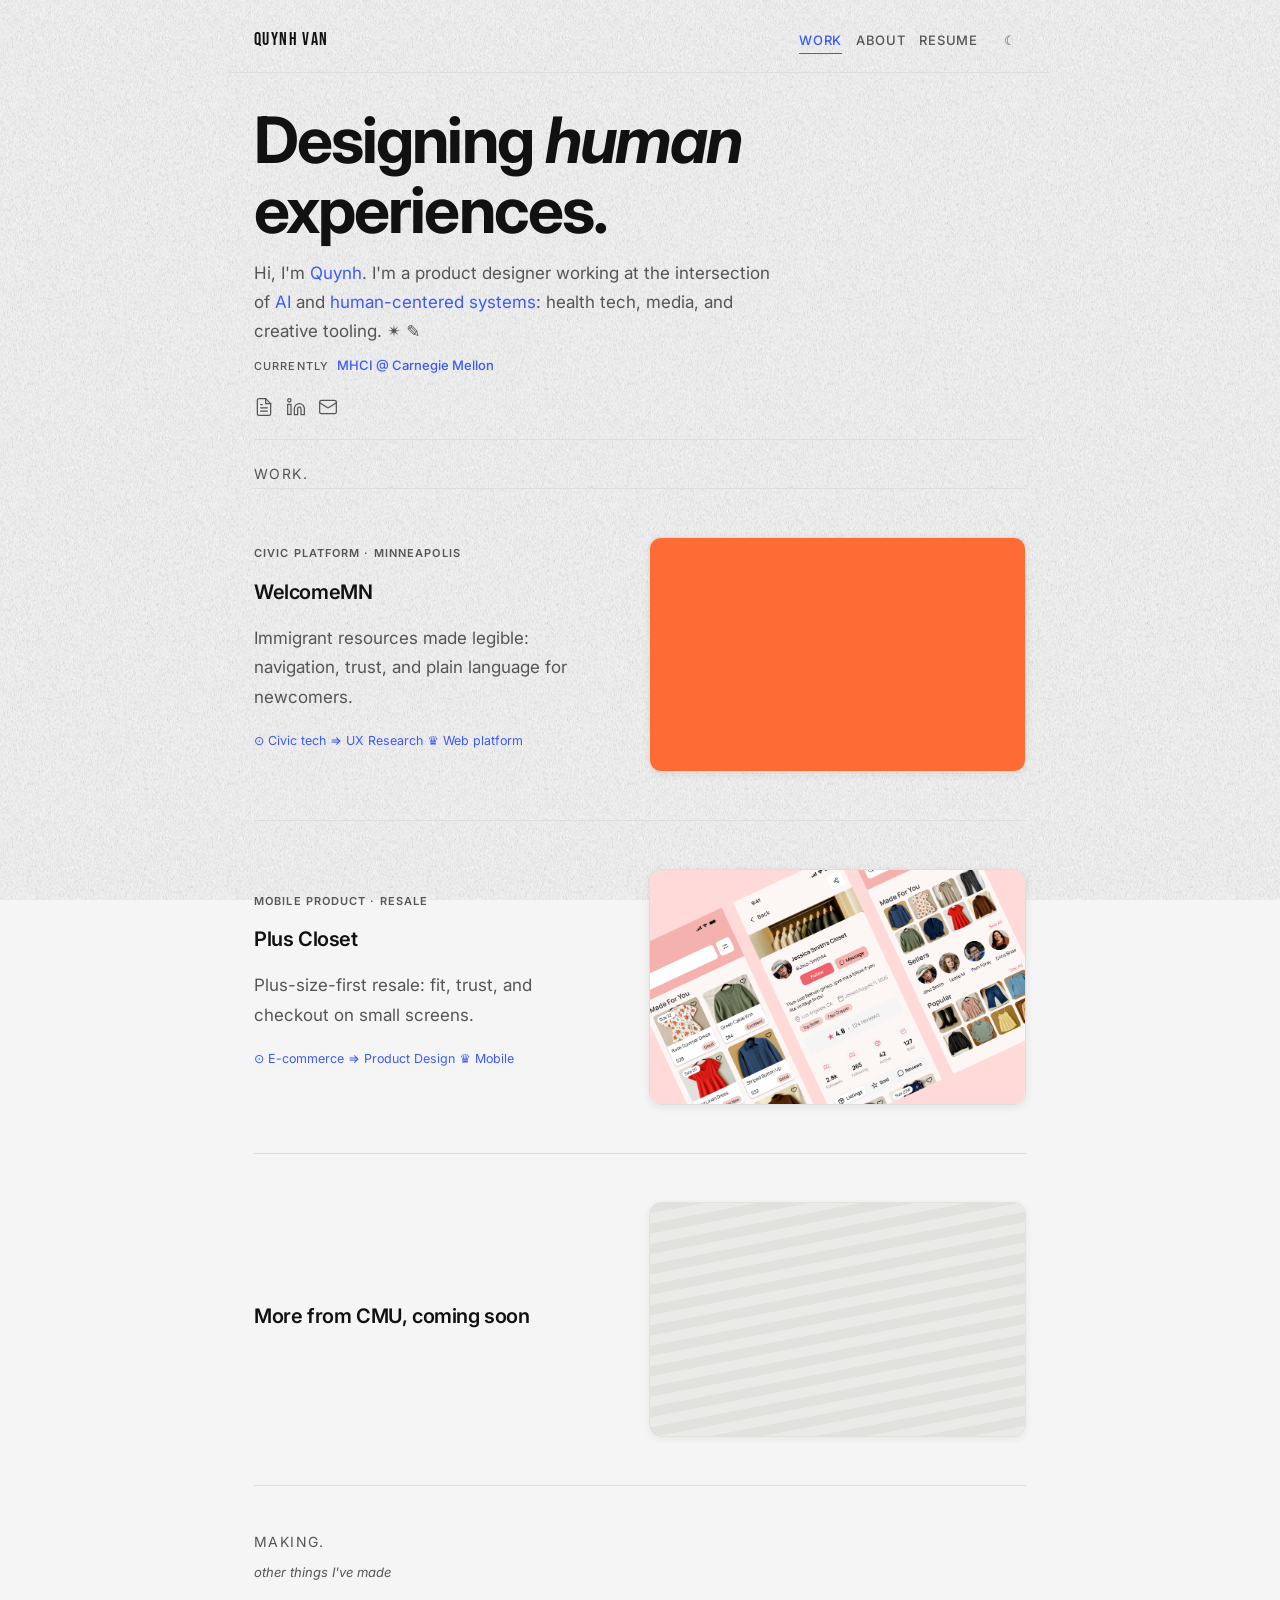
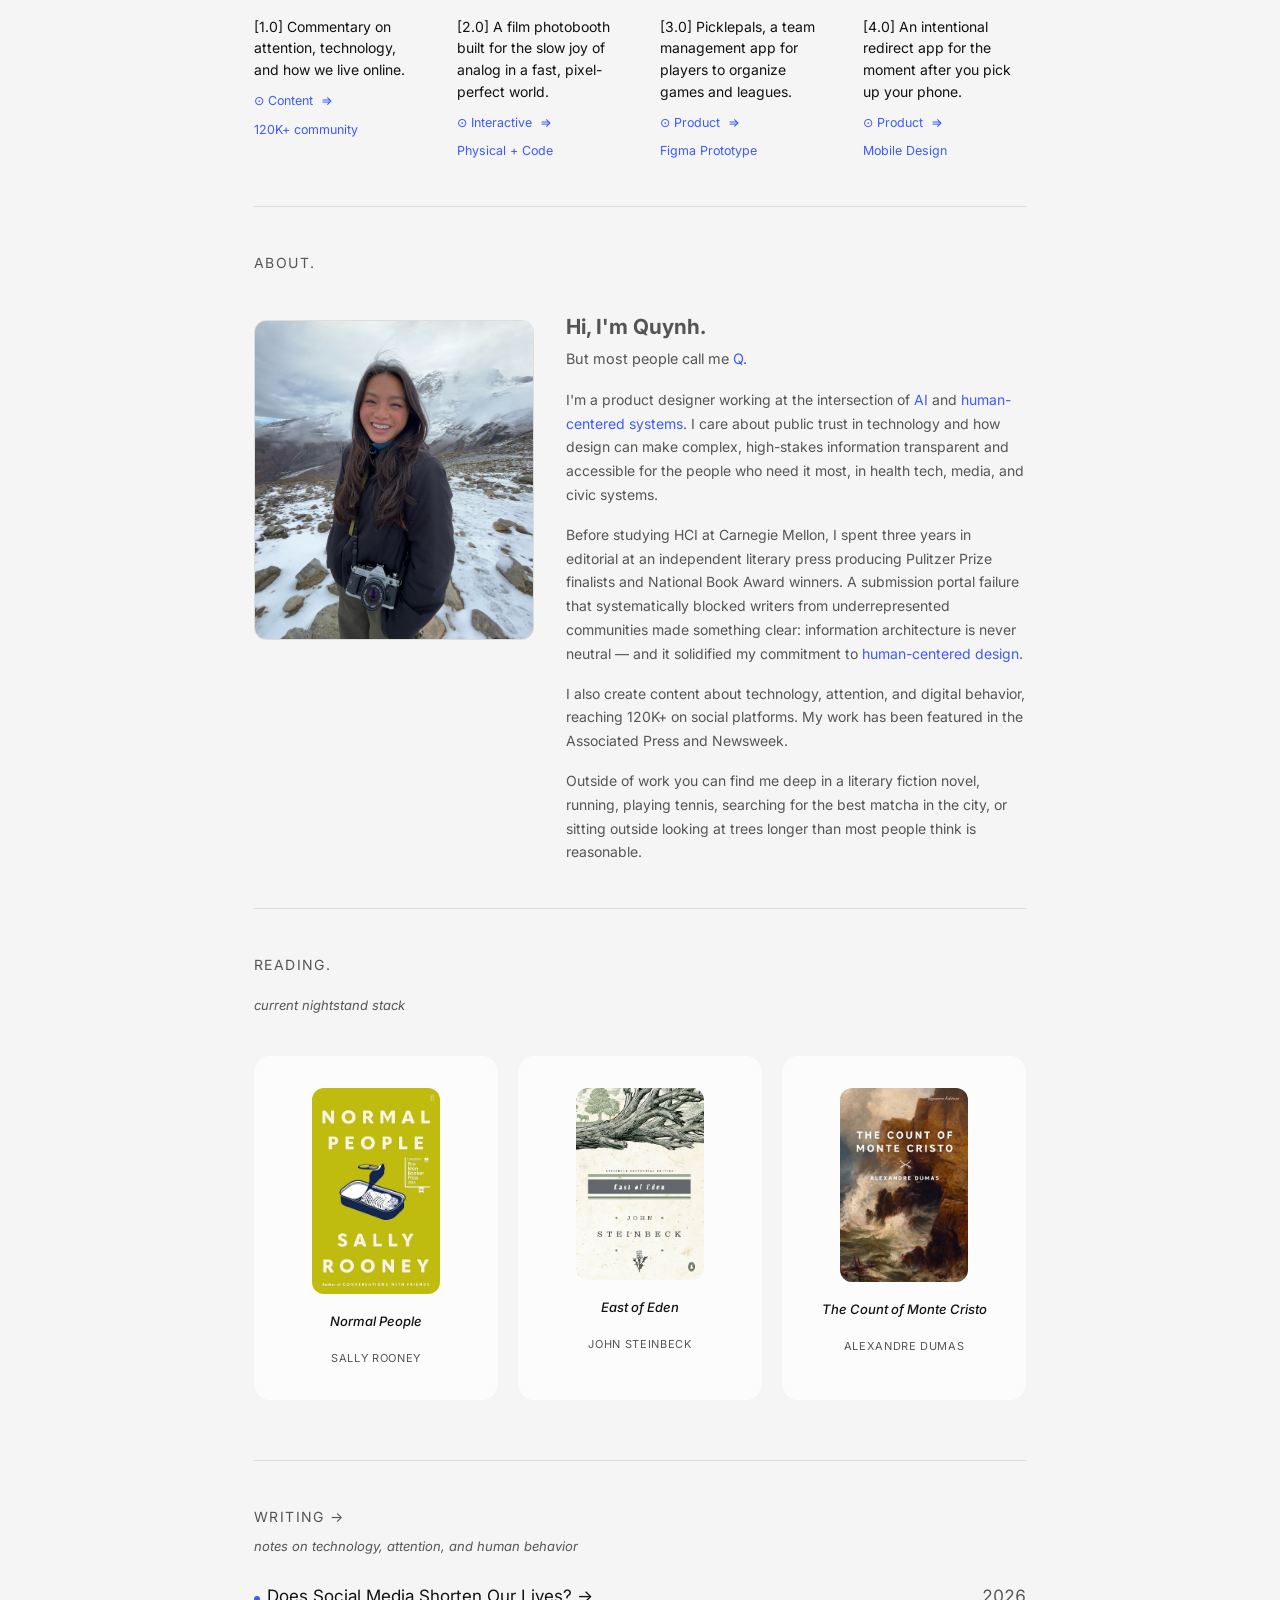
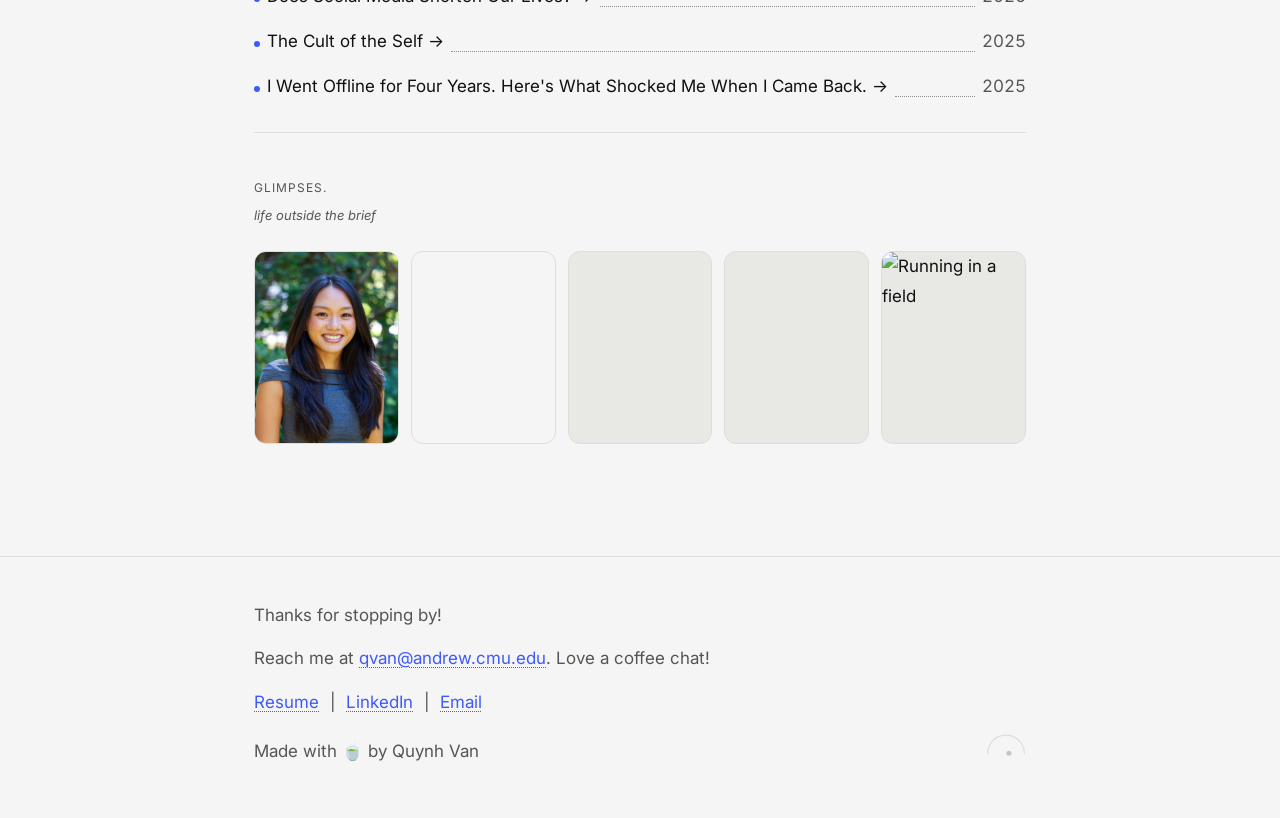
==== commit 5a1450fb: "Update resume link to new Google Drive PDF Co-authored-by: Cursor <cursoragent@cursor.com>" ====
--- a/index.html
+++ b/index.html
@@ -36,7 +36,7 @@
         <nav class="site-nav" aria-label="Primary">
           <a href="#work" class="active">Work</a>
           <a href="#about">About</a>
-          <a href="https://drive.google.com/file/d/1D-Vr1g6KDJfkitrsRfkTs-6J6AD7GKog/view?usp=sharing" target="_blank" rel="noopener noreferrer">Resume</a>
+          <a href="https://drive.google.com/file/d/17PxPxxK9e-e6YB2yXyAmt73-_pytUuU2/view" target="_blank" rel="noopener noreferrer">Resume</a>
         </nav>
         <button
           type="button"
@@ -87,7 +87,7 @@
         <div class="intro__icons" role="group" aria-label="Contact links">
           <a
             class="intro__icon-link"
-            href="https://drive.google.com/file/d/1D-Vr1g6KDJfkitrsRfkTs-6J6AD7GKog/view?usp=sharing"
+            href="https://drive.google.com/file/d/17PxPxxK9e-e6YB2yXyAmt73-_pytUuU2/view"
             rel="noopener noreferrer"
             target="_blank"
             aria-label="Resume"
@@ -356,7 +356,7 @@
         </p>
         <p class="site-footer__quick">
           <a
-            href="https://drive.google.com/file/d/1D-Vr1g6KDJfkitrsRfkTs-6J6AD7GKog/view?usp=sharing"
+            href="https://drive.google.com/file/d/17PxPxxK9e-e6YB2yXyAmt73-_pytUuU2/view"
             rel="noopener noreferrer"
             target="_blank"
             >Resume</a
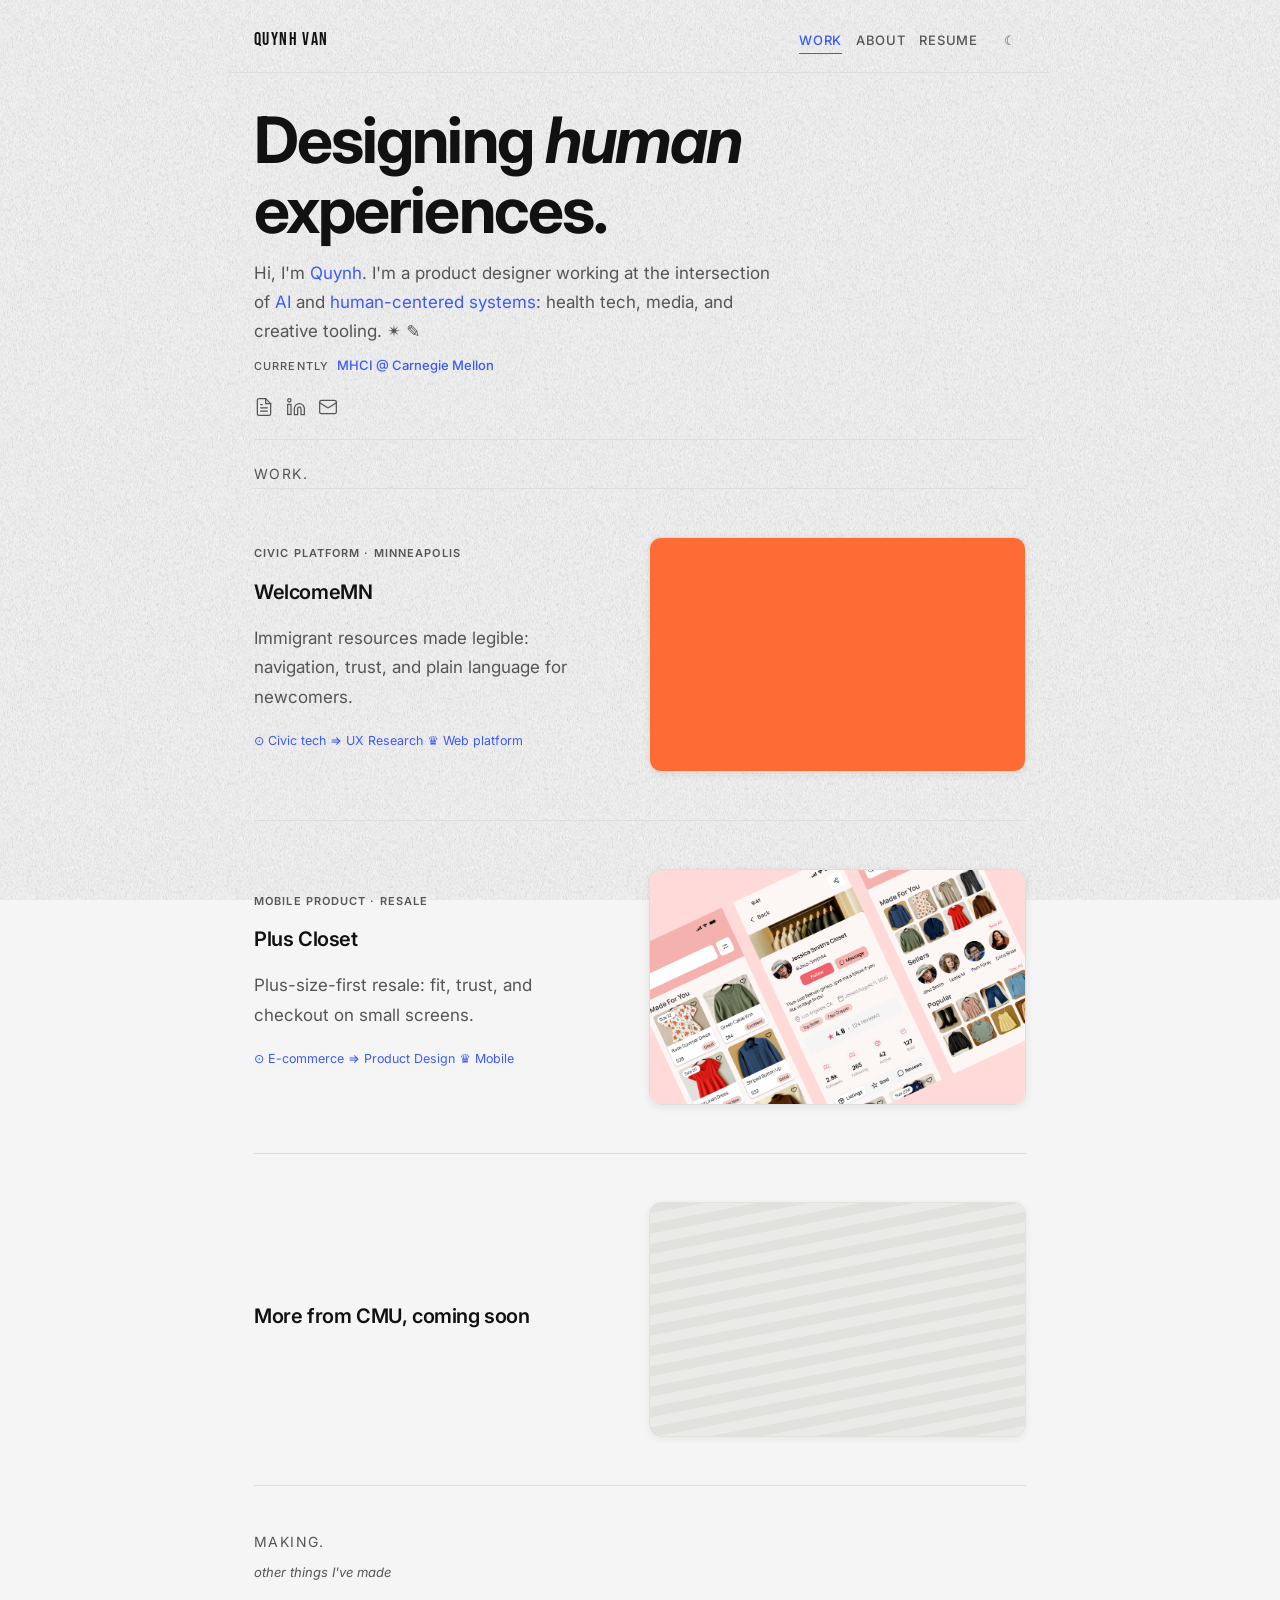
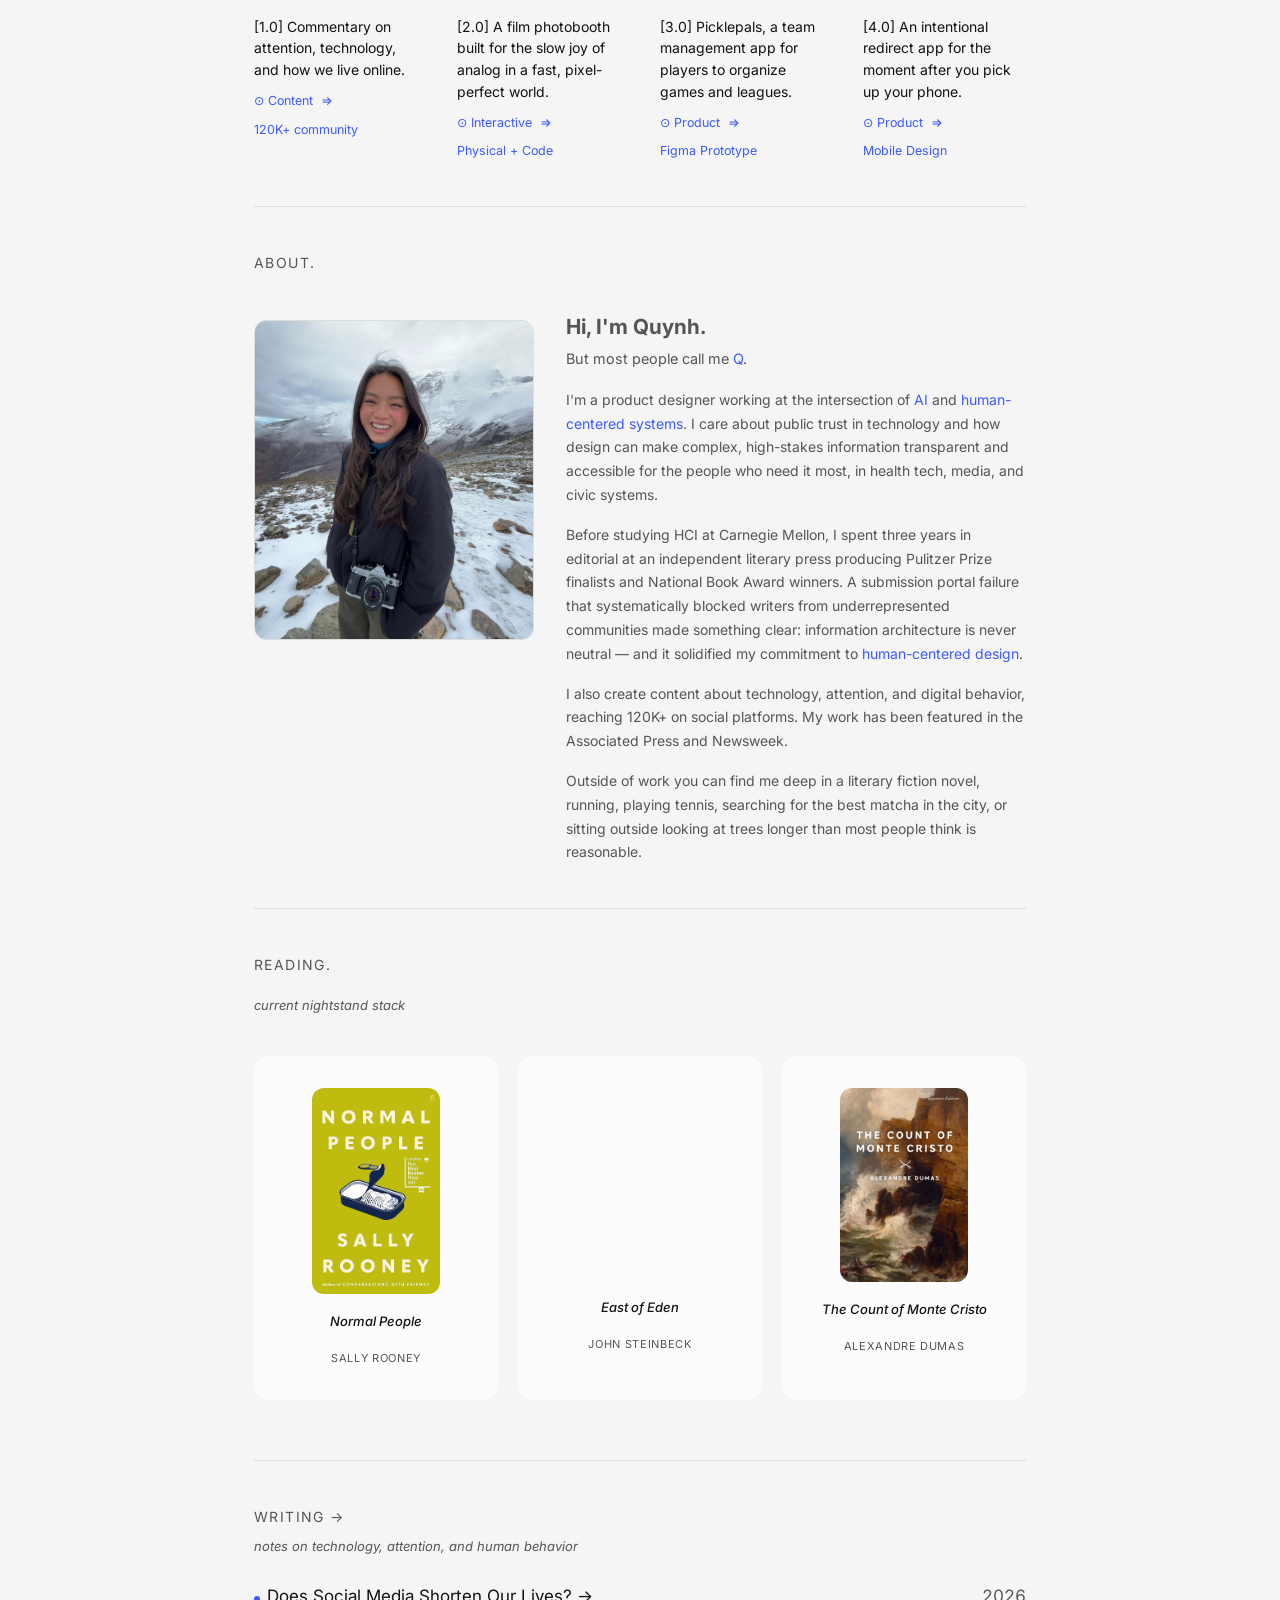
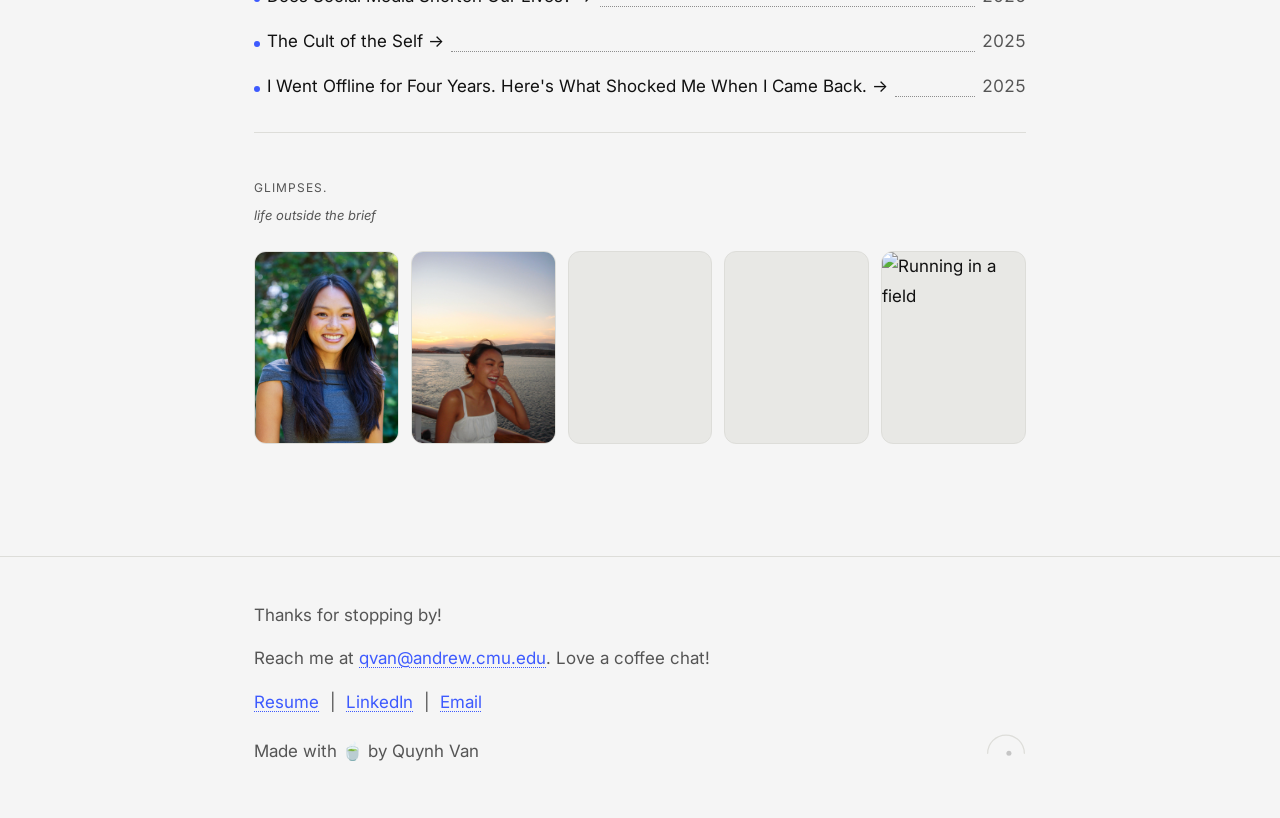
==== commit afc96f7e: "Update resume link to new Google Drive PDF Co-authored-by: Cursor <cursoragent@cursor.com>" ====
--- a/index.html
+++ b/index.html
@@ -36,7 +36,7 @@
         <nav class="site-nav" aria-label="Primary">
           <a href="#work" class="active">Work</a>
           <a href="#about">About</a>
-          <a href="https://drive.google.com/file/d/17PxPxxK9e-e6YB2yXyAmt73-_pytUuU2/view" target="_blank" rel="noopener noreferrer">Resume</a>
+          <a href="https://drive.google.com/file/d/1ZDp3XboLGh75gKQZRvRPTrEh0zU4LwUO/view" target="_blank" rel="noopener noreferrer">Resume</a>
         </nav>
         <button
           type="button"
@@ -87,7 +87,7 @@
         <div class="intro__icons" role="group" aria-label="Contact links">
           <a
             class="intro__icon-link"
-            href="https://drive.google.com/file/d/17PxPxxK9e-e6YB2yXyAmt73-_pytUuU2/view"
+            href="https://drive.google.com/file/d/1ZDp3XboLGh75gKQZRvRPTrEh0zU4LwUO/view"
             rel="noopener noreferrer"
             target="_blank"
             aria-label="Resume"
@@ -356,7 +356,7 @@
         </p>
         <p class="site-footer__quick">
           <a
-            href="https://drive.google.com/file/d/17PxPxxK9e-e6YB2yXyAmt73-_pytUuU2/view"
+            href="https://drive.google.com/file/d/1ZDp3XboLGh75gKQZRvRPTrEh0zU4LwUO/view"
             rel="noopener noreferrer"
             target="_blank"
             >Resume</a
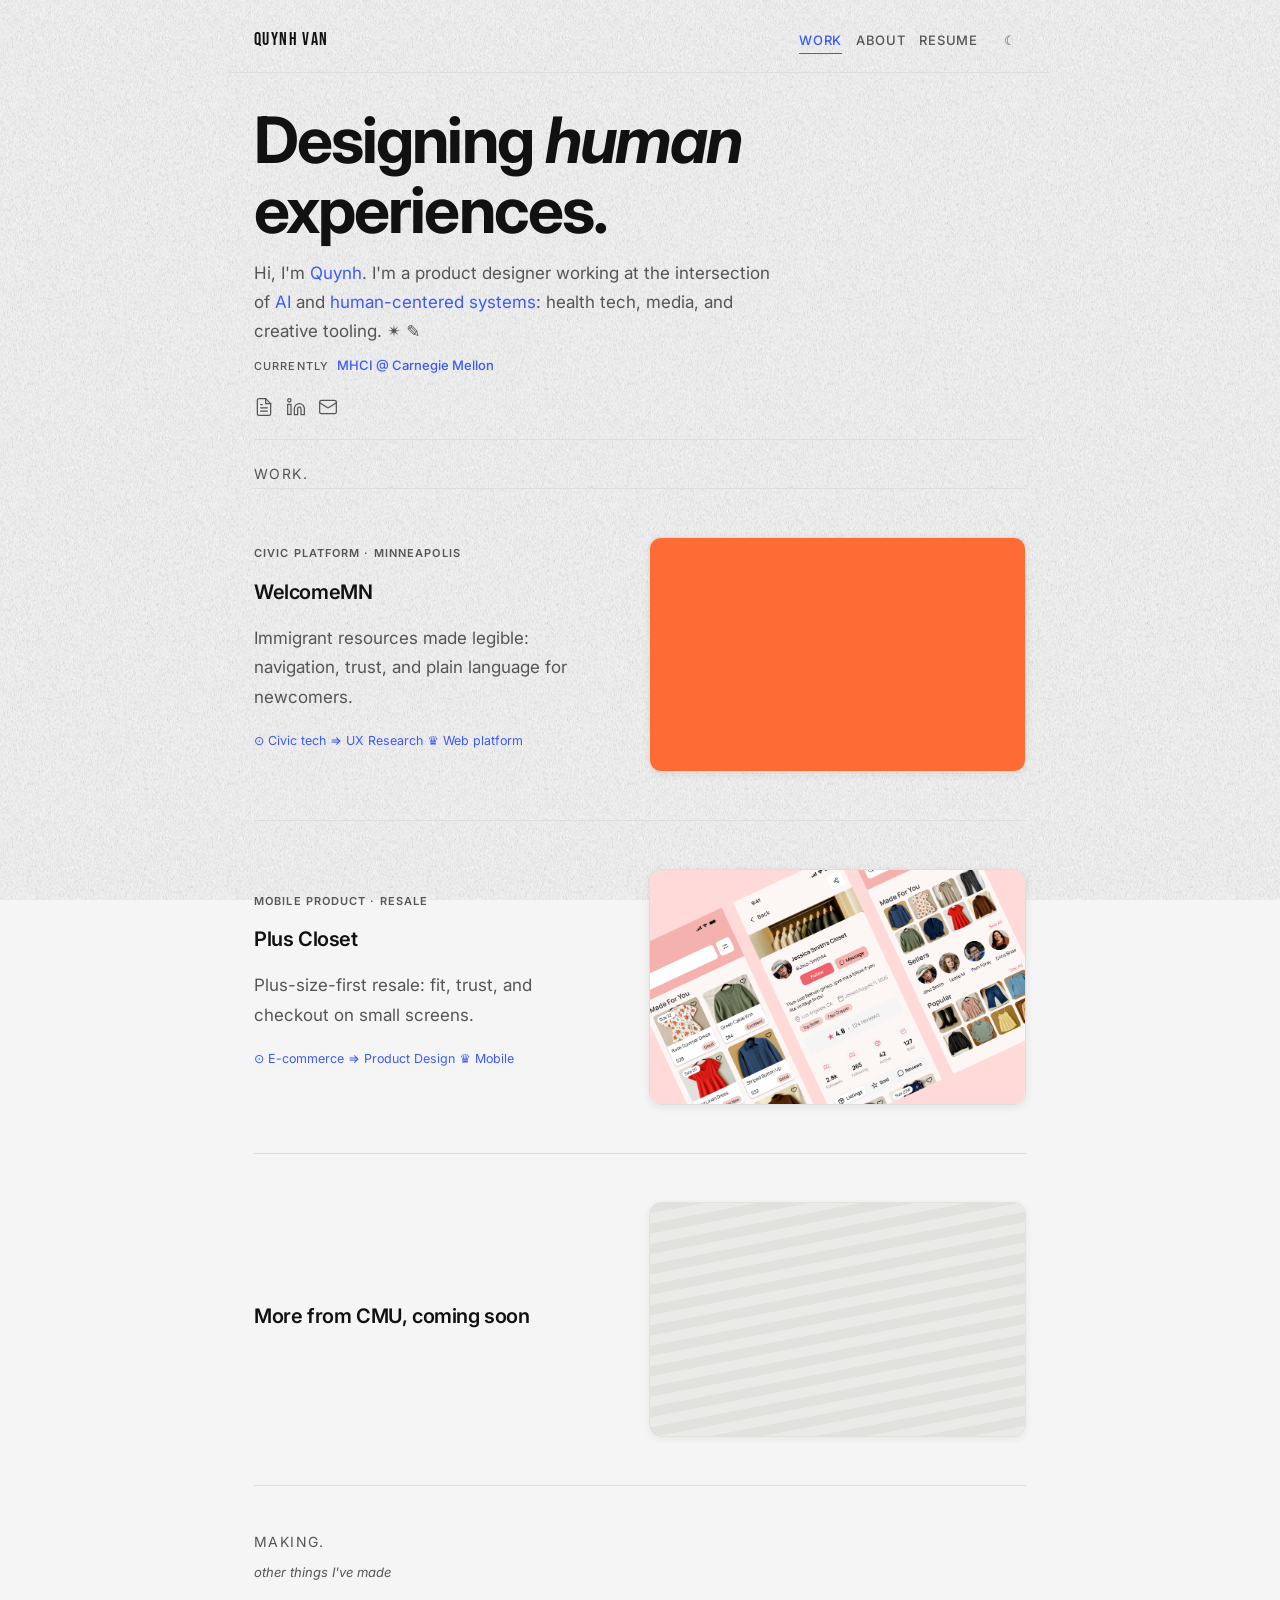
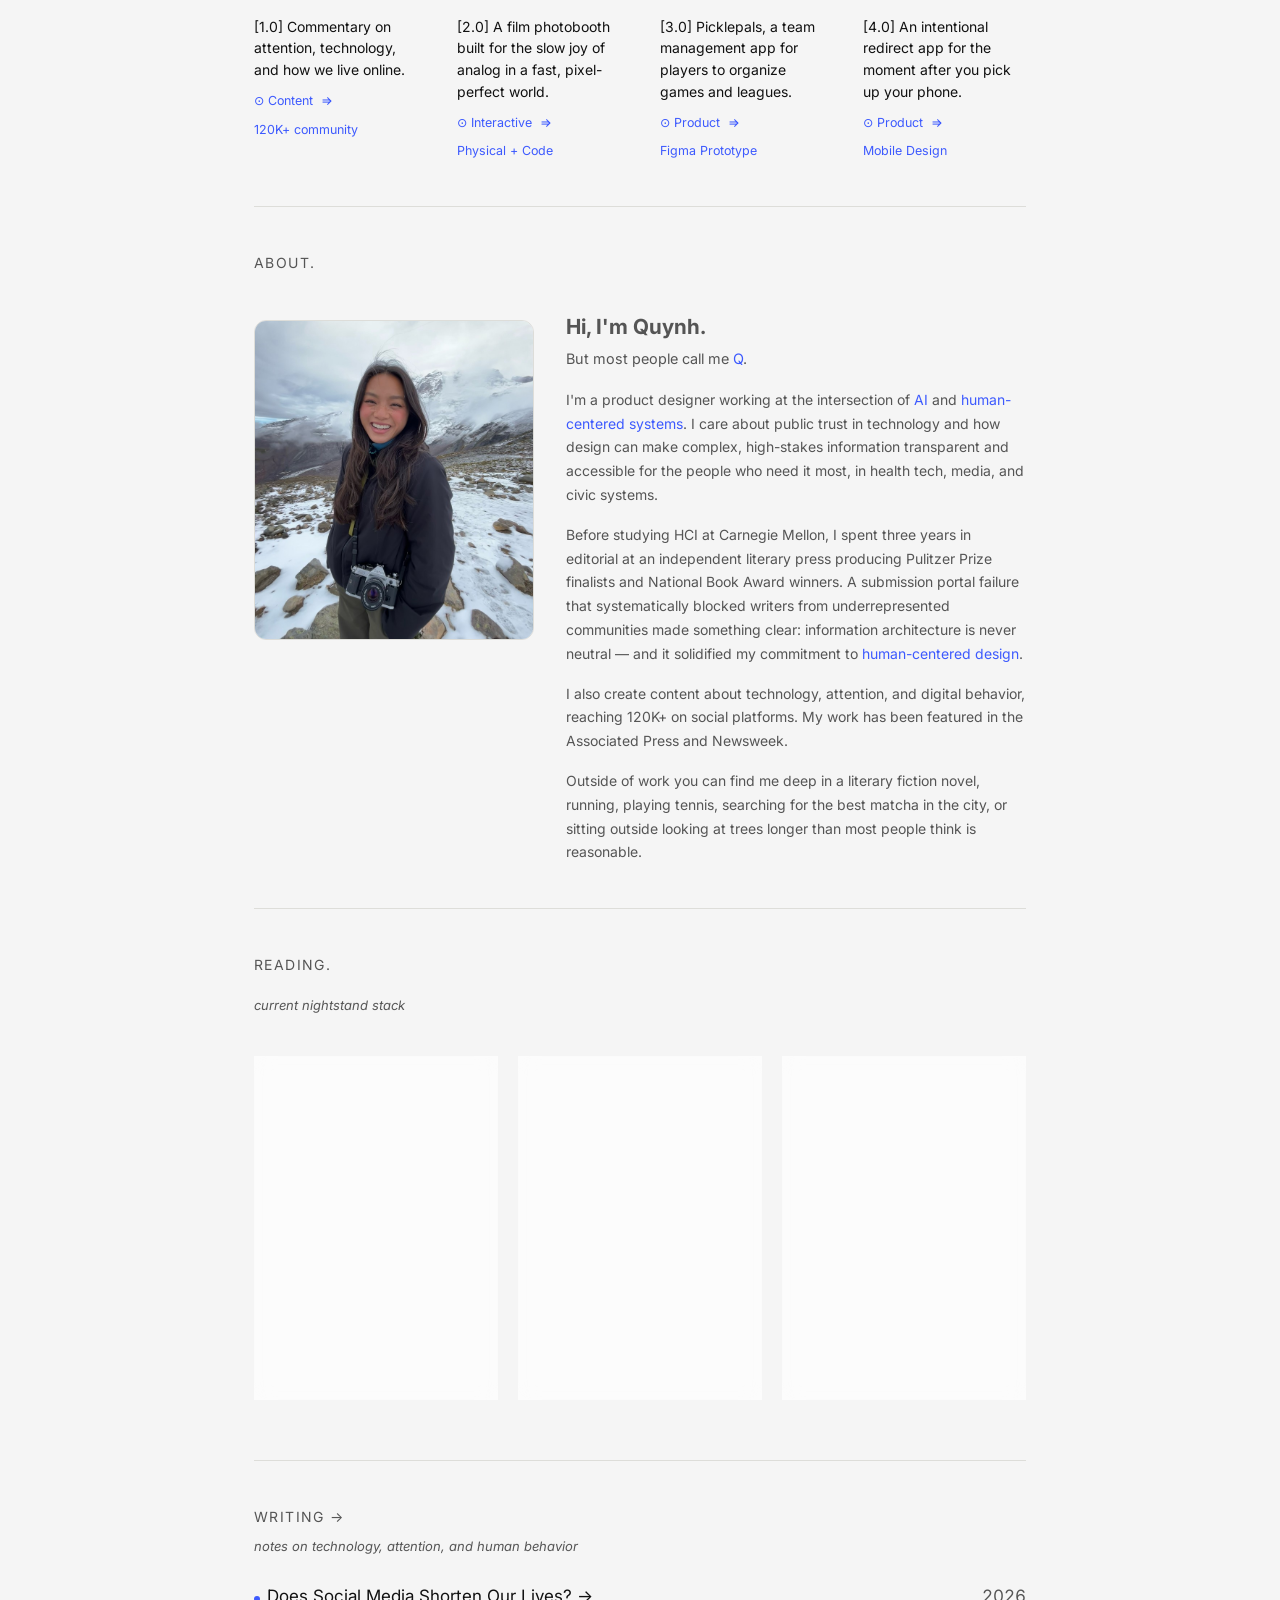
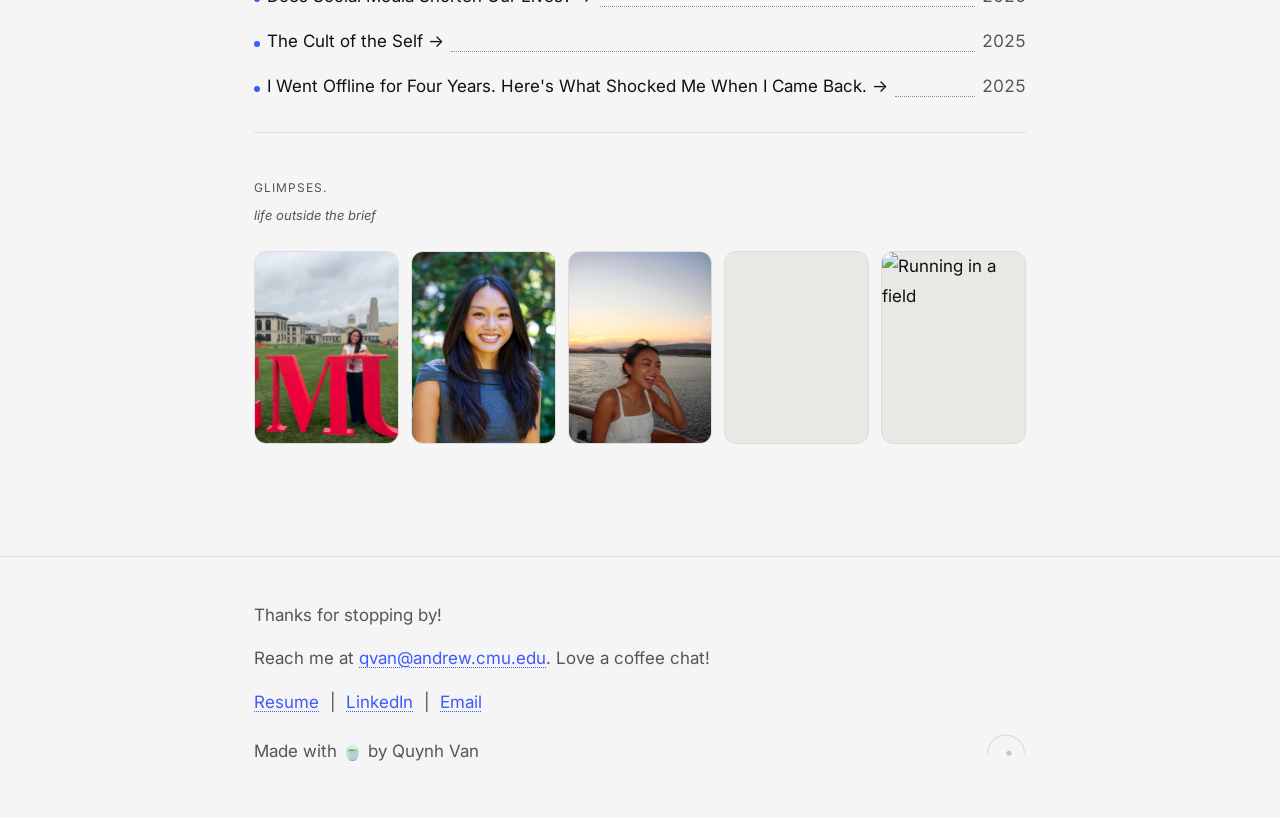
==== commit a63b2ac0: "Add CMU photo as first glimpse, remove B&W photo Co-authored-by: Cursor <cursoragent@cursor.com>" ====
--- a/index.html
+++ b/index.html
@@ -338,10 +338,10 @@
         <h2 class="photo-strip__label">Glimpses.</h2>
         <p class="photo-strip__sub">life outside the brief</p>
         <div class="photo-strip">
+          <img class="photo-strip__item" src="images/glimpse-cmu.png" alt="Quynh Van at the CMU sign on campus" loading="lazy" decoding="async" />
           <img class="photo-strip__item" src="images/glimpse-portrait.png" alt="Portrait of Quynh Van" loading="lazy" decoding="async" />
           <img class="photo-strip__item" src="images/glimpse-sunset.jpg" alt="Sunset on the water" loading="lazy" decoding="async" />
           <img class="photo-strip__item" src="images/glimpse-hiking.jpg" alt="Hiking" loading="lazy" decoding="async" />
-          <img class="photo-strip__item" src="images/glimpse-bw.jpg" alt="Bridge" loading="lazy" decoding="async" />
           <img class="photo-strip__item" src="images/glimpse-field.jpg" alt="Running in a field" loading="lazy" decoding="async" />
         </div>
       </section>
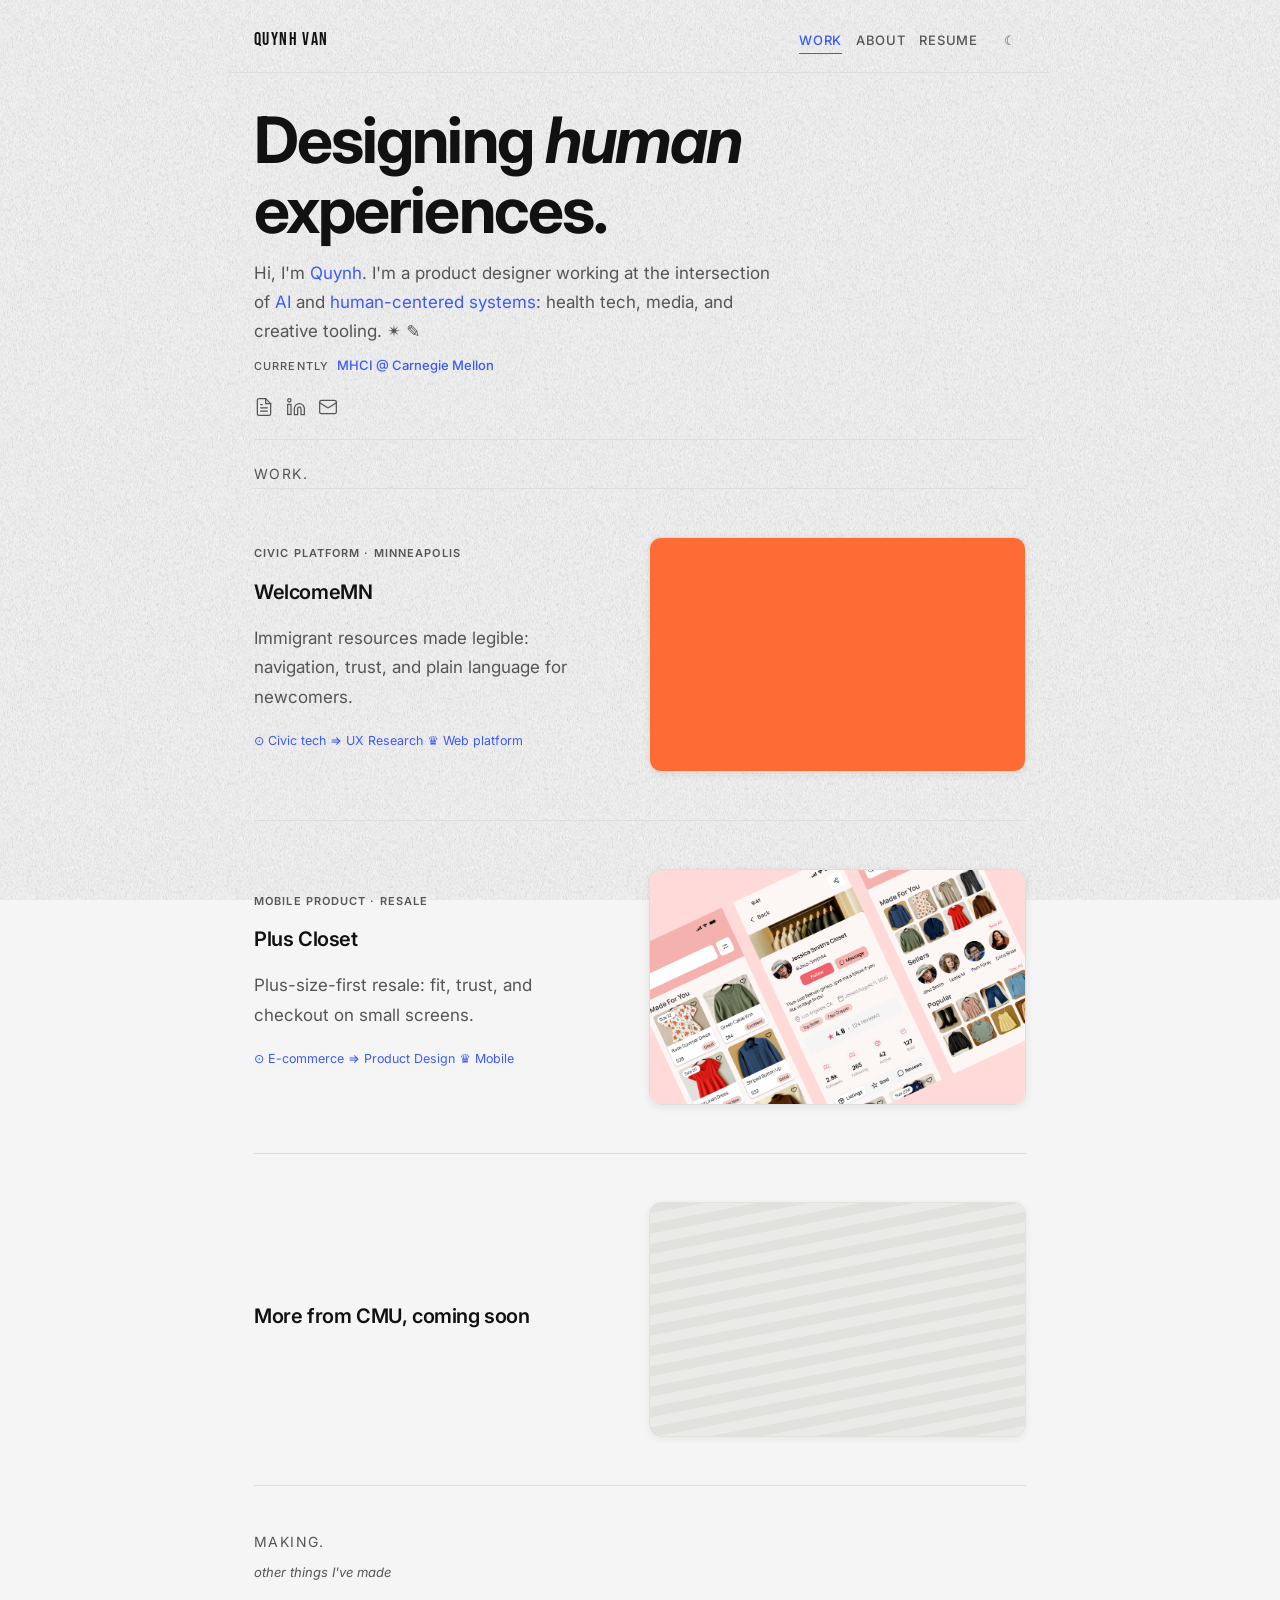
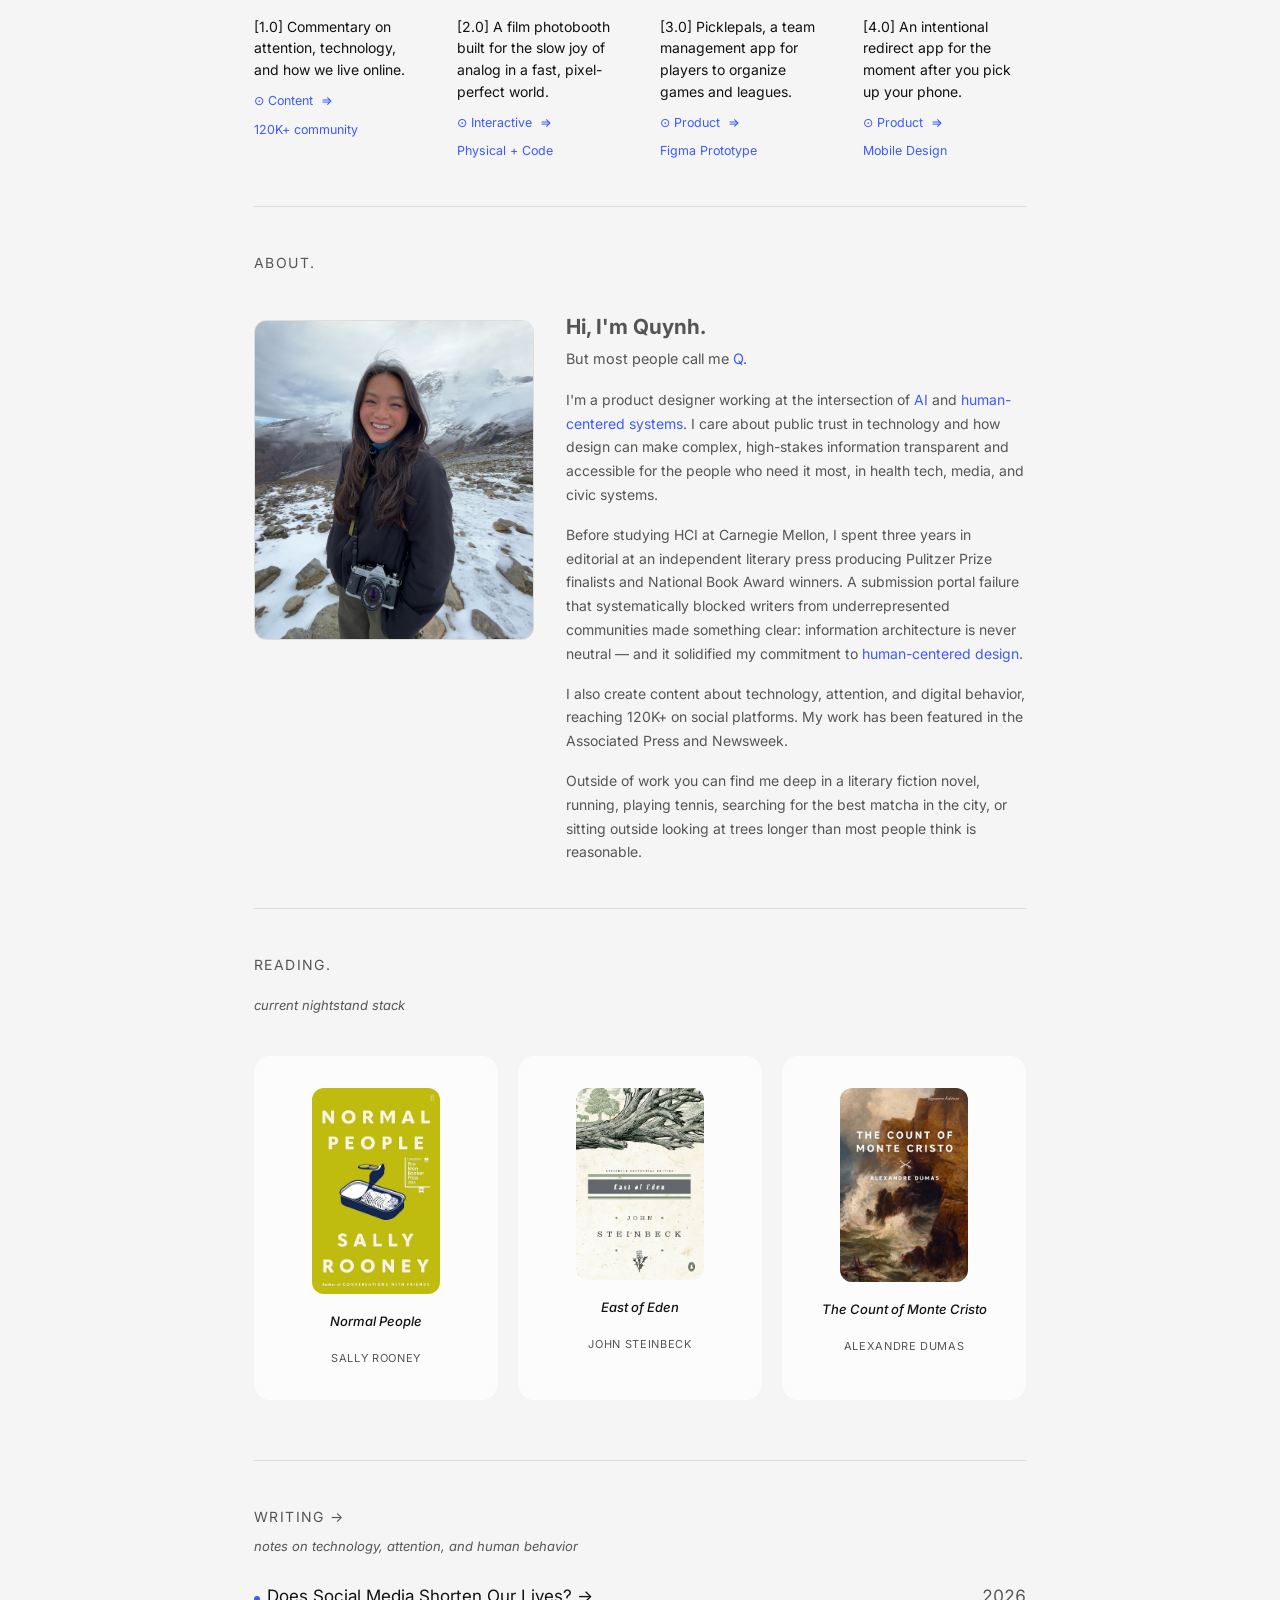
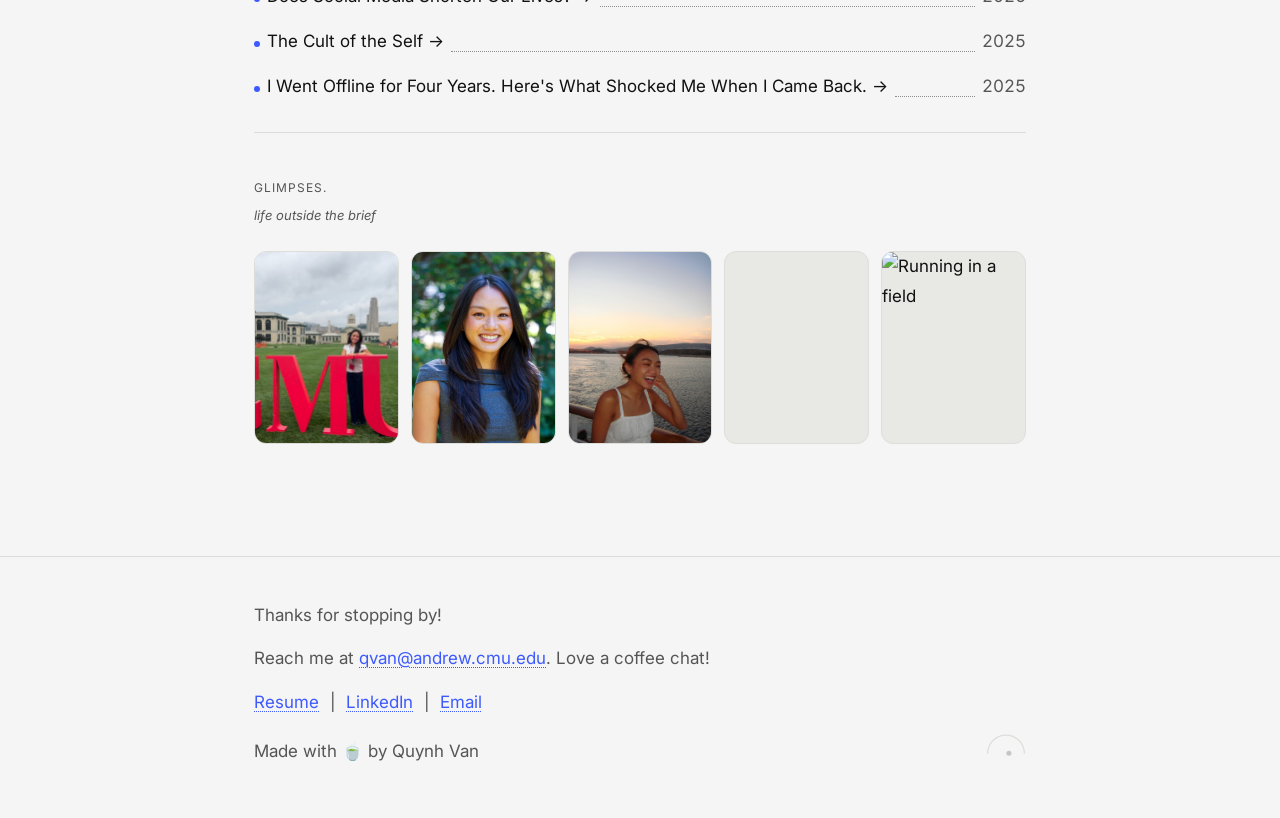
==== commit 6d7efc0c: "Update resume link to new Google Drive PDF Co-authored-by: Cursor <cursoragent@cursor.com>" ====
--- a/index.html
+++ b/index.html
@@ -36,7 +36,7 @@
         <nav class="site-nav" aria-label="Primary">
           <a href="#work" class="active">Work</a>
           <a href="#about">About</a>
-          <a href="https://drive.google.com/file/d/1ZDp3XboLGh75gKQZRvRPTrEh0zU4LwUO/view" target="_blank" rel="noopener noreferrer">Resume</a>
+          <a href="https://drive.google.com/file/d/1Ba9zoKOZ9Ec-xOhXkwP_laxfLvx78yYT/view" target="_blank" rel="noopener noreferrer">Resume</a>
         </nav>
         <button
           type="button"
@@ -87,7 +87,7 @@
         <div class="intro__icons" role="group" aria-label="Contact links">
           <a
             class="intro__icon-link"
-            href="https://drive.google.com/file/d/1ZDp3XboLGh75gKQZRvRPTrEh0zU4LwUO/view"
+            href="https://drive.google.com/file/d/1Ba9zoKOZ9Ec-xOhXkwP_laxfLvx78yYT/view"
             rel="noopener noreferrer"
             target="_blank"
             aria-label="Resume"
@@ -356,7 +356,7 @@
         </p>
         <p class="site-footer__quick">
           <a
-            href="https://drive.google.com/file/d/1ZDp3XboLGh75gKQZRvRPTrEh0zU4LwUO/view"
+            href="https://drive.google.com/file/d/1Ba9zoKOZ9Ec-xOhXkwP_laxfLvx78yYT/view"
             rel="noopener noreferrer"
             target="_blank"
             >Resume</a
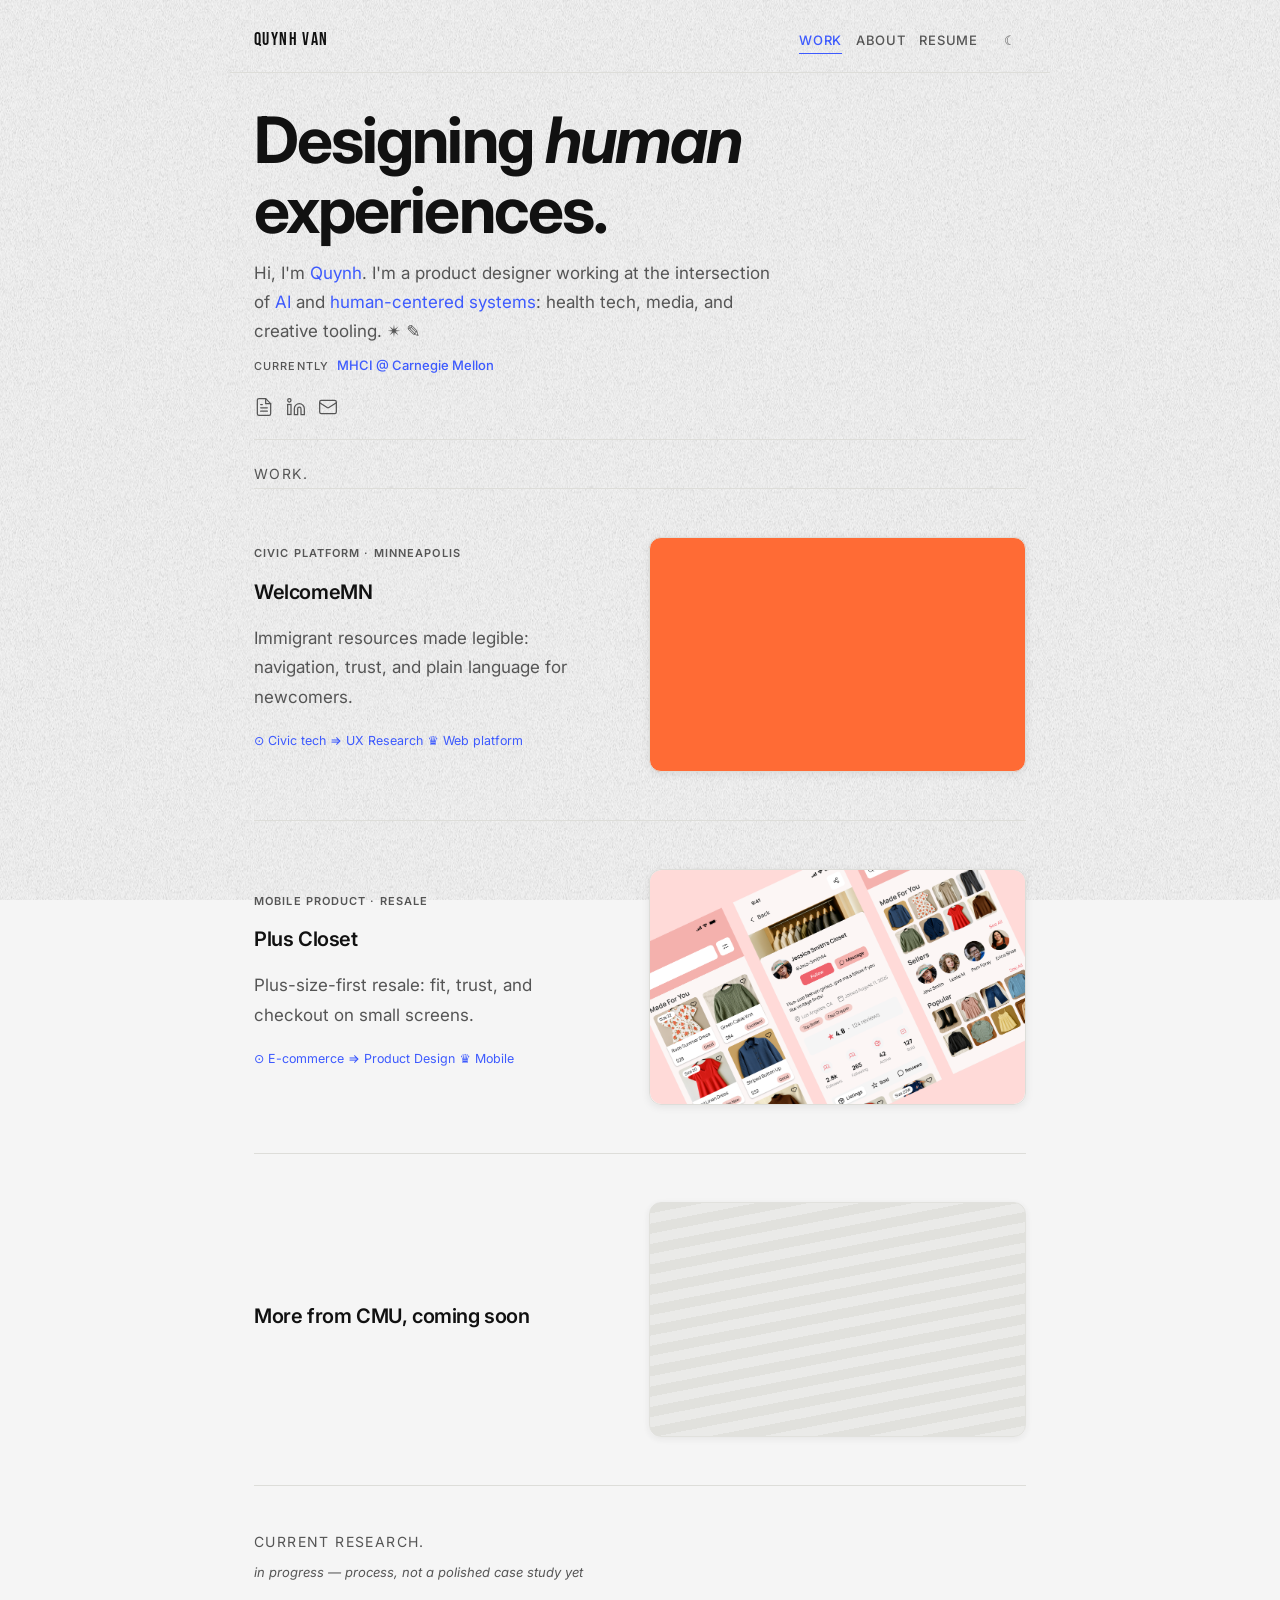
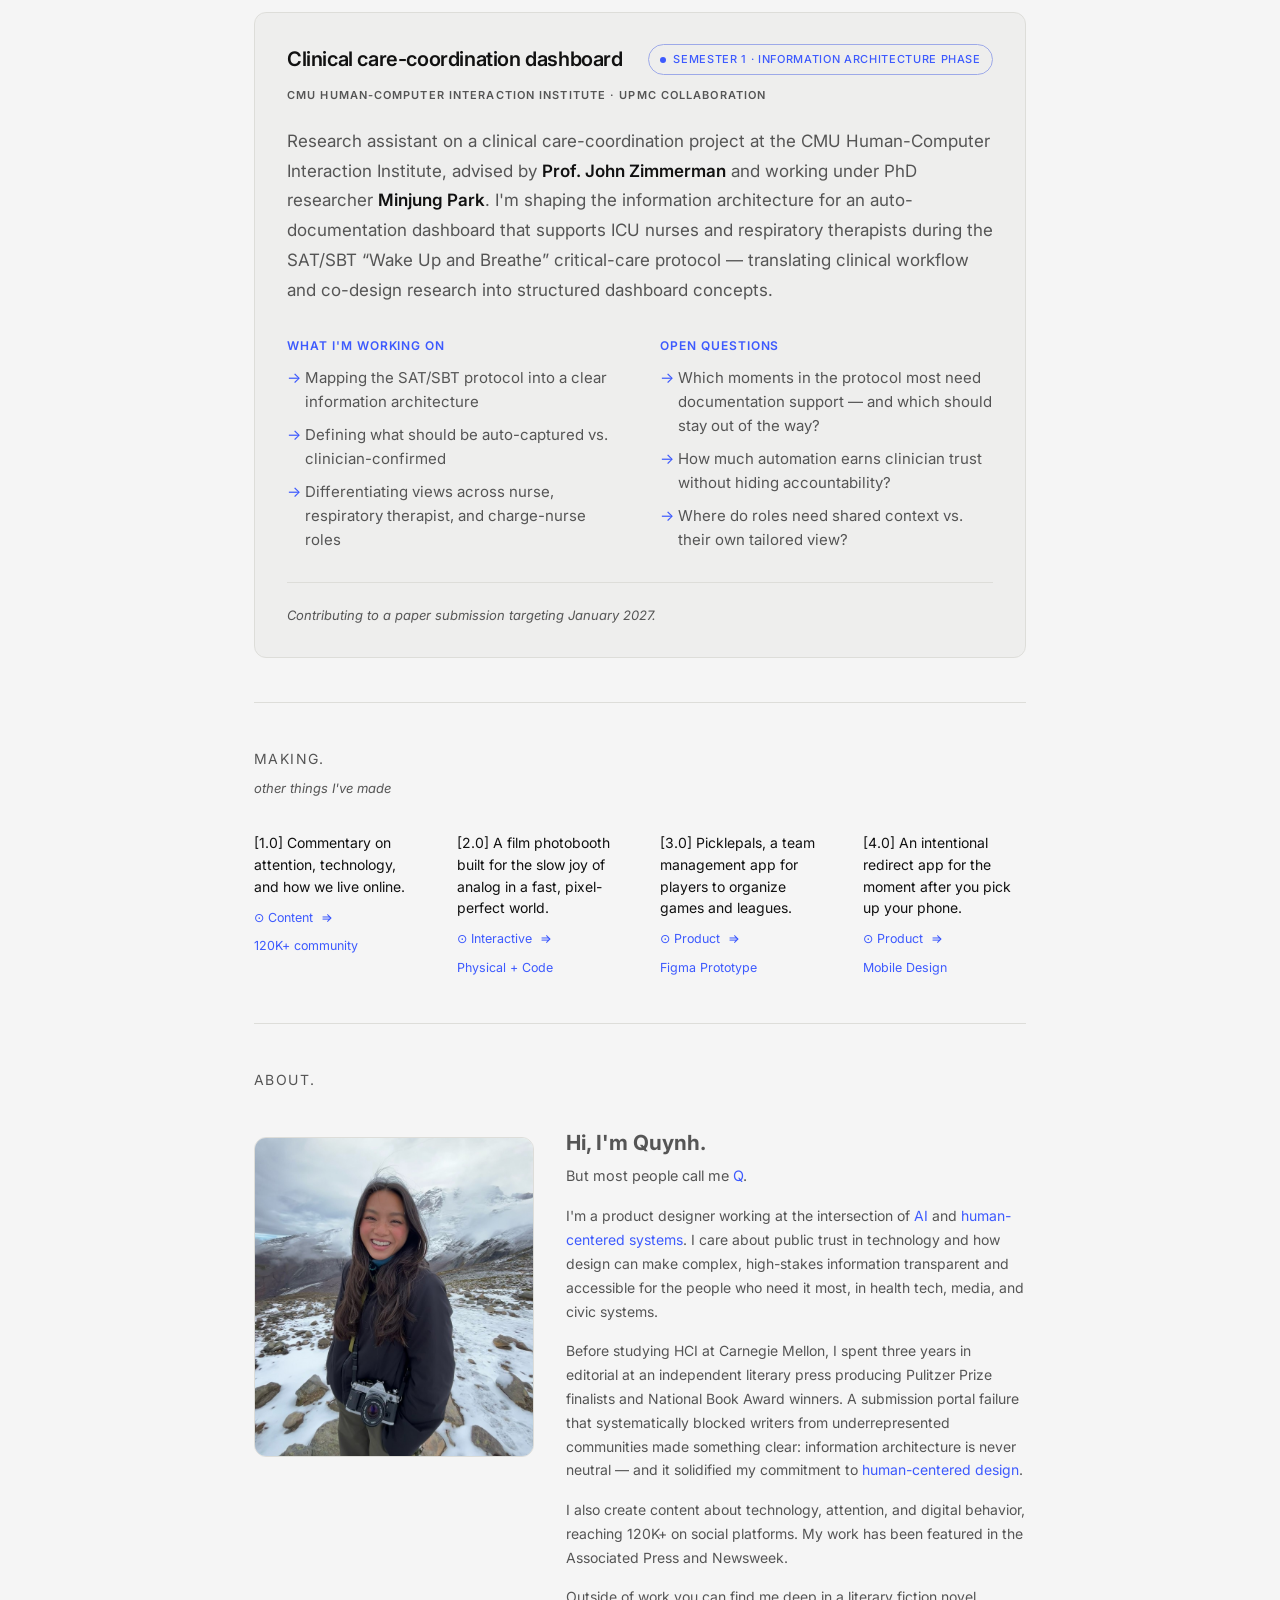
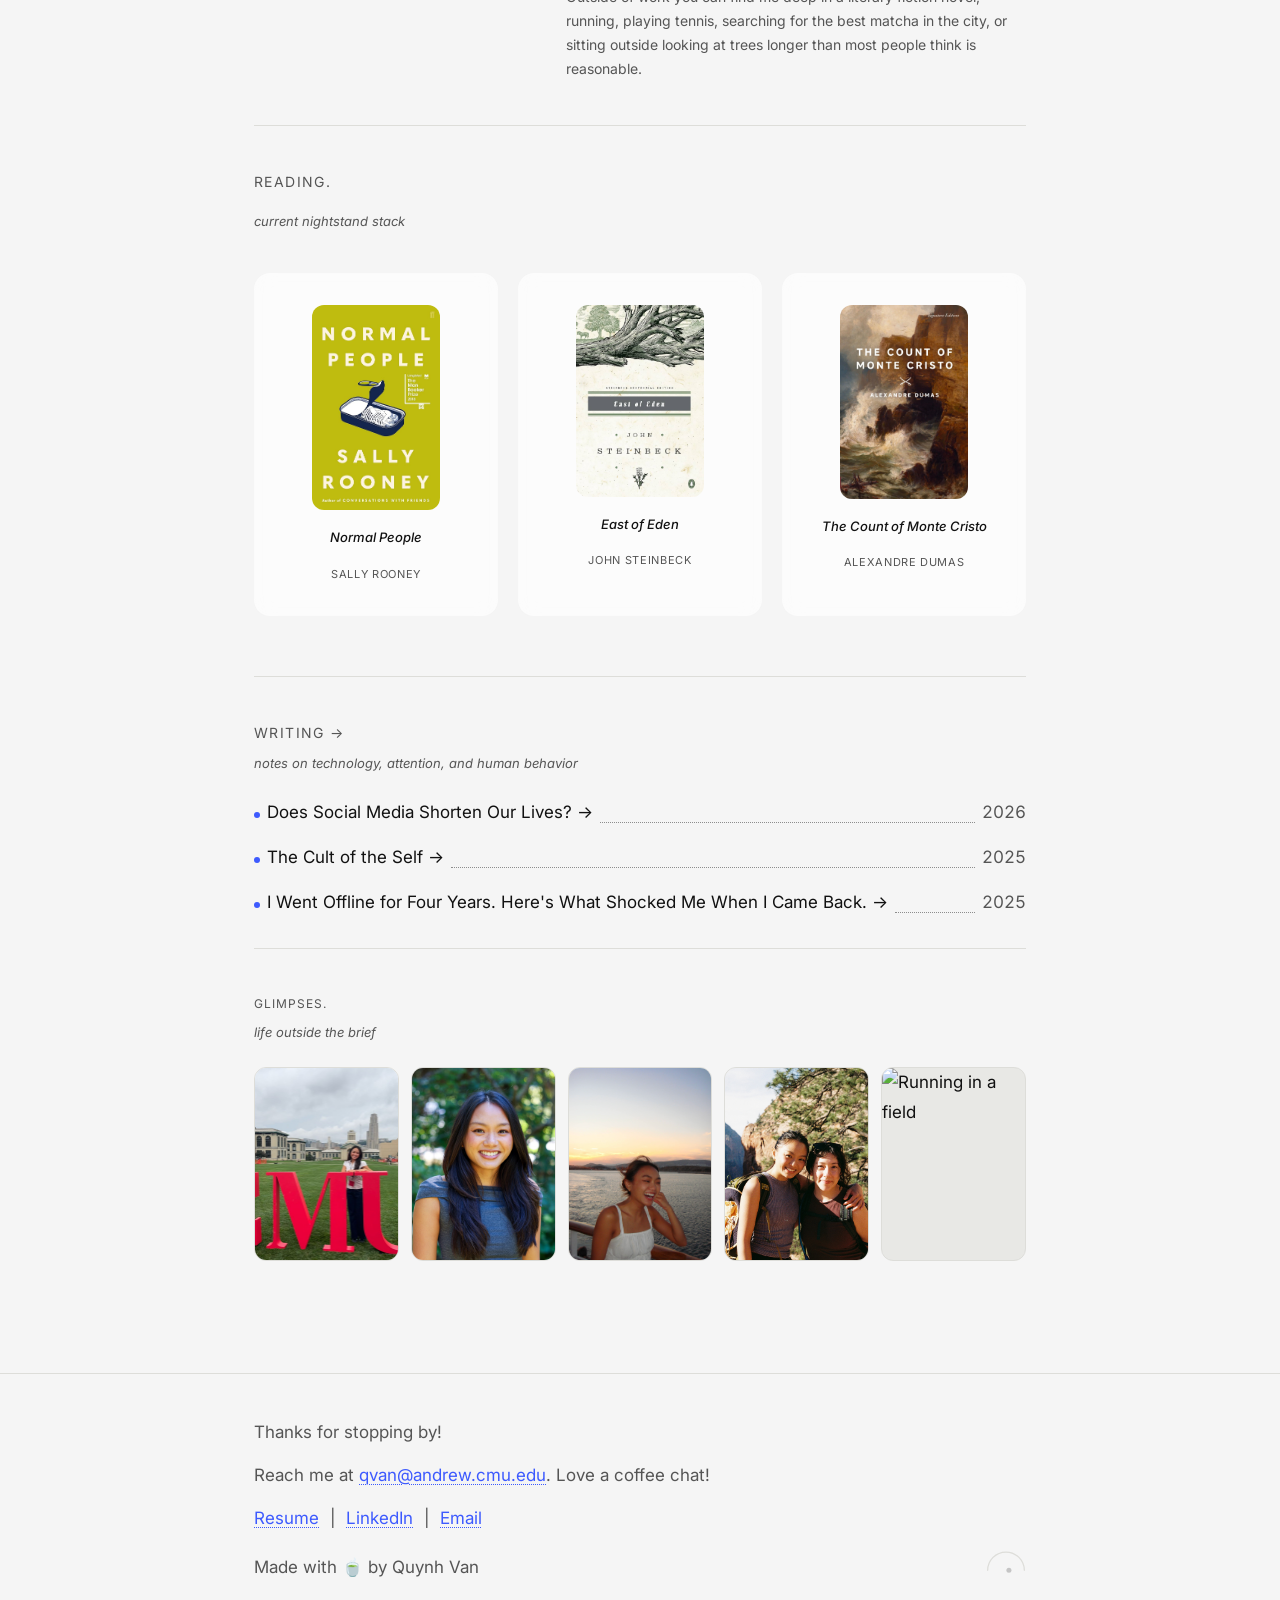
==== commit 94cc5308: "Add Current Research section to home page Co-authored-by: Cursor <cursoragent@cursor.com>" ====
--- a/index.html
+++ b/index.html
@@ -171,6 +171,47 @@
         </div>
       </section>
 
+      <section id="research" class="research-band" aria-labelledby="research-heading">
+        <h2 id="research-heading" class="research-band__label">Current Research.</h2>
+        <p class="research-band__sub">in progress — process, not a polished case study yet</p>
+
+        <article class="research-card">
+          <div class="research-card__top">
+            <h3 class="research-card__title">Clinical care-coordination dashboard</h3>
+            <span class="research-status">
+              <span class="research-status__dot" aria-hidden="true"></span>
+              Semester 1 · information architecture phase
+            </span>
+          </div>
+          <p class="research-card__meta">CMU Human-Computer Interaction Institute · UPMC collaboration</p>
+
+          <p class="research-card__lede">
+            Research assistant on a clinical care-coordination project at the CMU Human-Computer Interaction Institute, advised by <strong>Prof. John Zimmerman</strong> and working under PhD researcher <strong>Minjung Park</strong>. I'm shaping the information architecture for an auto-documentation dashboard that supports ICU nurses and respiratory therapists during the SAT/SBT “Wake Up and Breathe” critical-care protocol — translating clinical workflow and co-design research into structured dashboard concepts.
+          </p>
+
+          <div class="research-cols">
+            <div class="research-col">
+              <h4 class="research-col__label">What I'm working on</h4>
+              <ul class="research-list">
+                <li>Mapping the SAT/SBT protocol into a clear information architecture</li>
+                <li>Defining what should be auto-captured vs. clinician-confirmed</li>
+                <li>Differentiating views across nurse, respiratory therapist, and charge-nurse roles</li>
+              </ul>
+            </div>
+            <div class="research-col">
+              <h4 class="research-col__label">Open questions</h4>
+              <ul class="research-list">
+                <li>Which moments in the protocol most need documentation support — and which should stay out of the way?</li>
+                <li>How much automation earns clinician trust without hiding accountability?</li>
+                <li>Where do roles need shared context vs. their own tailored view?</li>
+              </ul>
+            </div>
+          </div>
+
+          <p class="research-card__footnote">Contributing to a paper submission targeting January 2027.</p>
+        </article>
+      </section>
+
       <section id="making" class="making-band" aria-labelledby="making-heading">
         <h2 id="making-heading" class="making-band__label">Making.</h2>
         <p class="making-band__sub">other things I've made</p>
@@ -403,7 +444,7 @@
         if (window.matchMedia("(prefers-reduced-motion: reduce)").matches) return;
 
         var targets = document.querySelectorAll(
-          ".work-band__head, .work-row, .making-band, .about-block, .reading-block, .reading-grid, .writing-teaser, .photo-strip-section, .site-footer"
+          ".work-band__head, .work-row, .research-band, .making-band, .about-block, .reading-block, .reading-grid, .writing-teaser, .photo-strip-section, .site-footer"
         );
 
         targets.forEach(function (el) {
--- a/css/home.css
+++ b/css/home.css
@@ -342,6 +342,172 @@
   display: none;
 }
 
+/* --- Current Research --- */
+.research-band {
+  padding-top: var(--section-gap);
+  padding-bottom: var(--section-gap);
+  border-top: 1px solid var(--border);
+}
+
+.research-band__label {
+  margin: 0 0 0.4rem;
+  font-family: "Inter", system-ui, sans-serif;
+  font-size: 14px;
+  font-weight: 400;
+  letter-spacing: 0.1em;
+  text-transform: uppercase;
+  color: var(--text-muted);
+}
+
+.research-band__sub {
+  margin: 0 0 1.75rem;
+  font-size: 13px;
+  font-style: italic;
+  color: var(--text-muted);
+}
+
+.research-card {
+  padding: 1.85rem 2rem;
+  border: 1px solid var(--border);
+  border-radius: 12px;
+  background: color-mix(in srgb, var(--bg-muted) 55%, transparent);
+}
+
+.research-card__top {
+  display: flex;
+  align-items: center;
+  justify-content: space-between;
+  gap: 0.75rem 1rem;
+  flex-wrap: wrap;
+}
+
+.research-card__title {
+  margin: 0;
+  font-family: "Inter", system-ui, sans-serif;
+  font-size: 1.25rem;
+  font-weight: 600;
+  letter-spacing: -0.02em;
+  color: var(--text);
+}
+
+.research-status {
+  display: inline-flex;
+  align-items: center;
+  gap: 0.45rem;
+  flex-shrink: 0;
+  padding: 0.3rem 0.7rem;
+  font-size: 0.6875rem;
+  font-weight: 500;
+  letter-spacing: 0.06em;
+  text-transform: uppercase;
+  color: var(--accent);
+  border: 1px solid color-mix(in srgb, var(--accent) 40%, var(--border));
+  border-radius: 999px;
+}
+
+.research-status__dot {
+  width: 6px;
+  height: 6px;
+  border-radius: 50%;
+  background: var(--accent);
+  animation: research-pulse 2.4s ease-in-out infinite;
+}
+
+@keyframes research-pulse {
+  0%,
+  100% {
+    opacity: 1;
+  }
+  50% {
+    opacity: 0.3;
+  }
+}
+
+.research-card__meta {
+  margin: 0.55rem 0 1.35rem;
+  font-size: 0.6875rem;
+  font-weight: 600;
+  letter-spacing: 0.1em;
+  text-transform: uppercase;
+  color: var(--text-muted);
+}
+
+.research-card__lede {
+  margin: 0 0 1.85rem;
+  font-size: 1.0625rem;
+  line-height: 1.75;
+  color: var(--text-muted);
+}
+
+.research-card__lede strong {
+  font-weight: 600;
+  color: var(--text);
+}
+
+.research-cols {
+  display: grid;
+  grid-template-columns: 1fr 1fr;
+  gap: 1.5rem 2.5rem;
+}
+
+.research-col__label {
+  margin: 0 0 0.65rem;
+  font-size: 12px;
+  font-weight: 600;
+  letter-spacing: 0.08em;
+  text-transform: uppercase;
+  color: var(--accent);
+}
+
+.research-list {
+  margin: 0;
+  padding: 0;
+  list-style: none;
+  display: flex;
+  flex-direction: column;
+  gap: 0.55rem;
+}
+
+.research-list li {
+  position: relative;
+  padding-left: 1.15rem;
+  font-size: 0.9375rem;
+  line-height: 1.6;
+  color: var(--text-muted);
+}
+
+.research-list li::before {
+  content: "→";
+  position: absolute;
+  left: 0;
+  color: var(--accent);
+}
+
+.research-card__footnote {
+  margin: 1.85rem 0 0;
+  padding-top: 1.35rem;
+  border-top: 1px solid var(--border);
+  font-size: 0.8125rem;
+  font-style: italic;
+  color: var(--text-2);
+}
+
+@media (prefers-reduced-motion: reduce) {
+  .research-status__dot {
+    animation: none;
+  }
+}
+
+@media (max-width: 600px) {
+  .research-cols {
+    grid-template-columns: 1fr;
+  }
+
+  .research-card {
+    padding: 1.5rem 1.35rem;
+  }
+}
+
 /* --- Making --- */
 .making-band {
   padding-top: var(--section-gap);
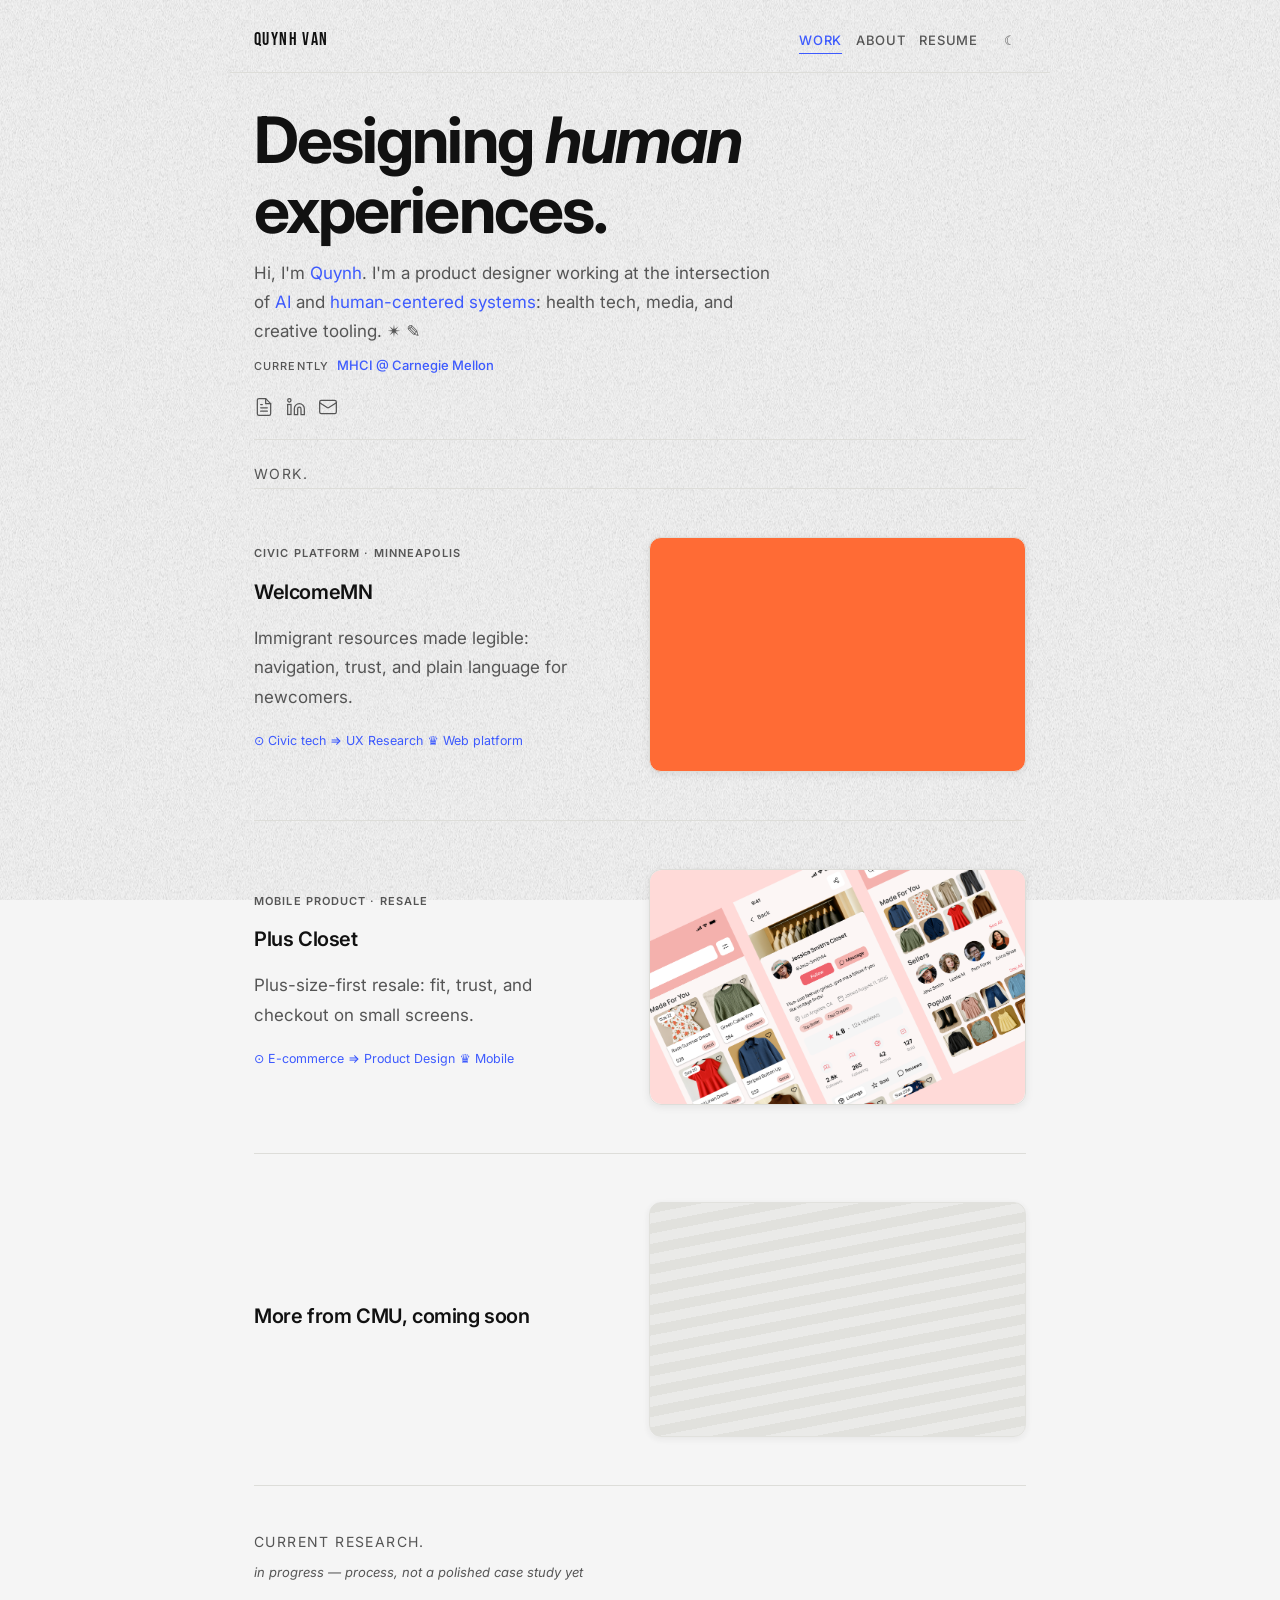
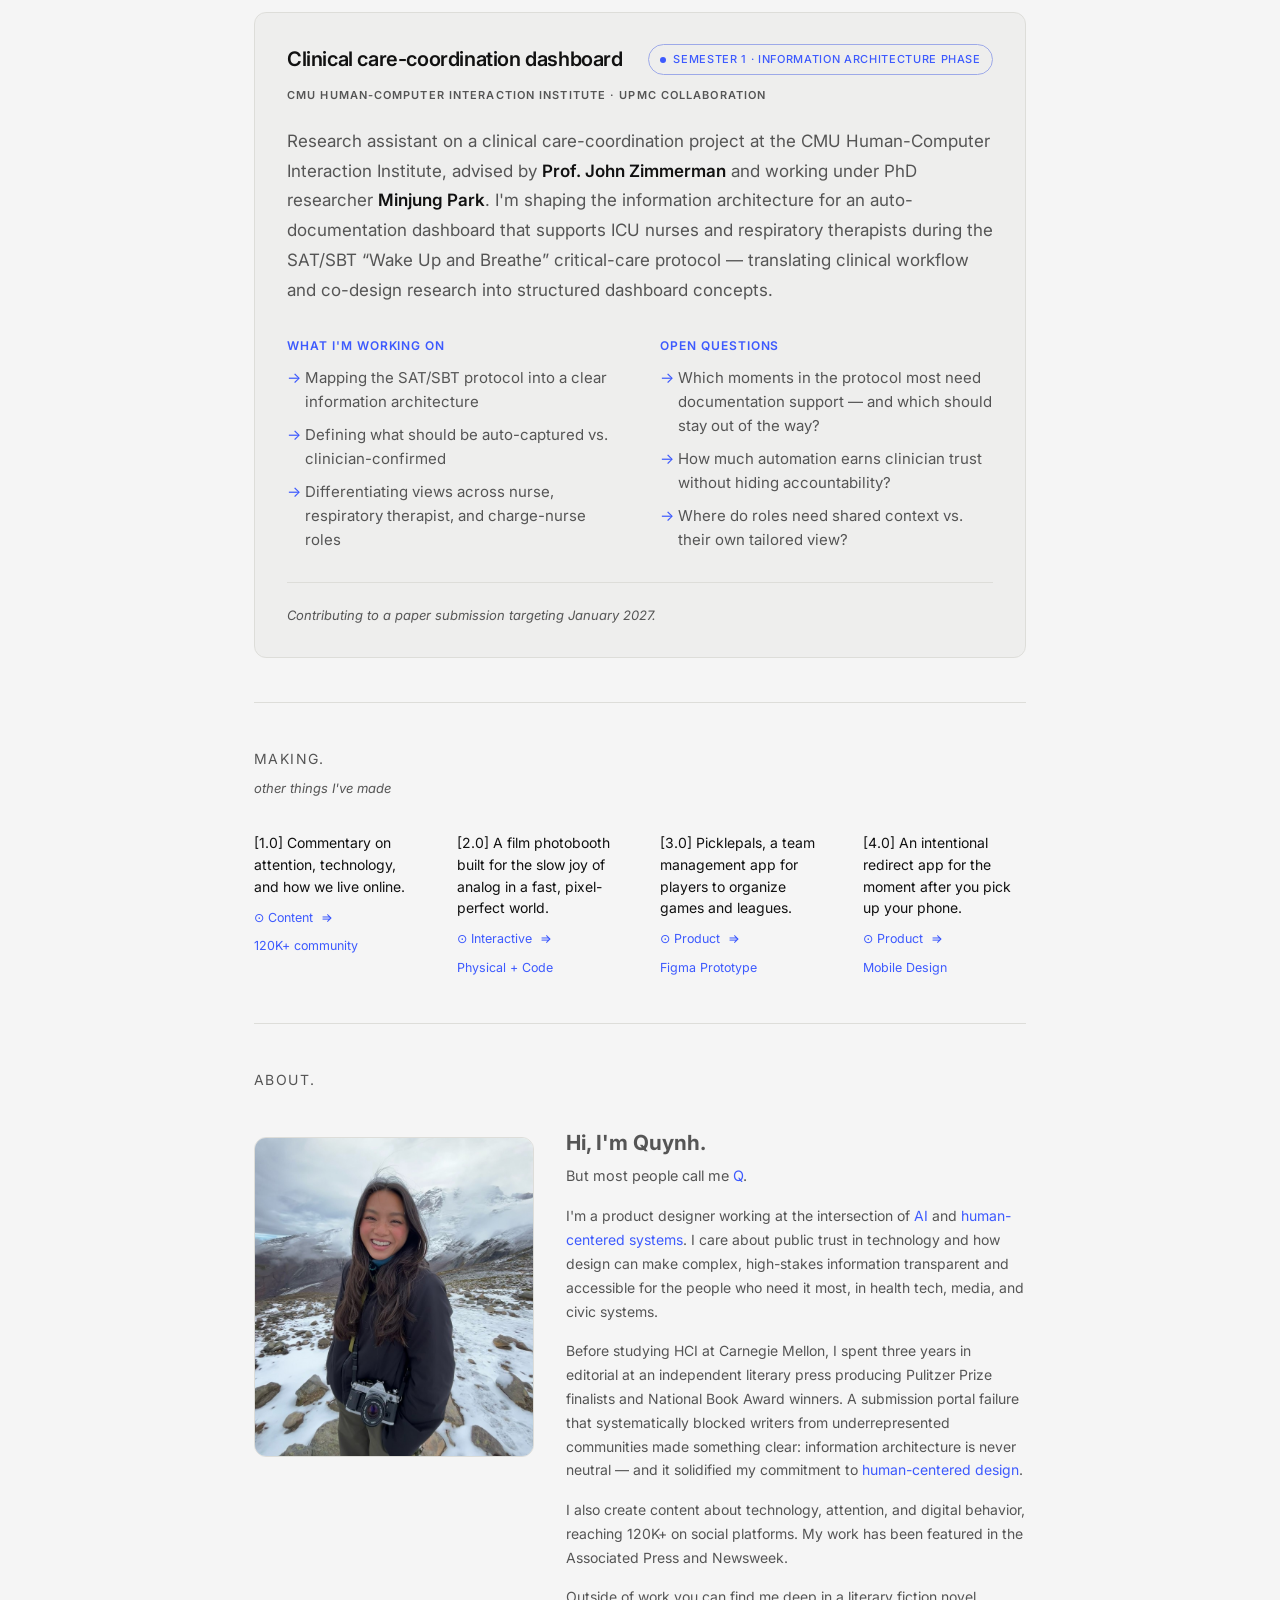
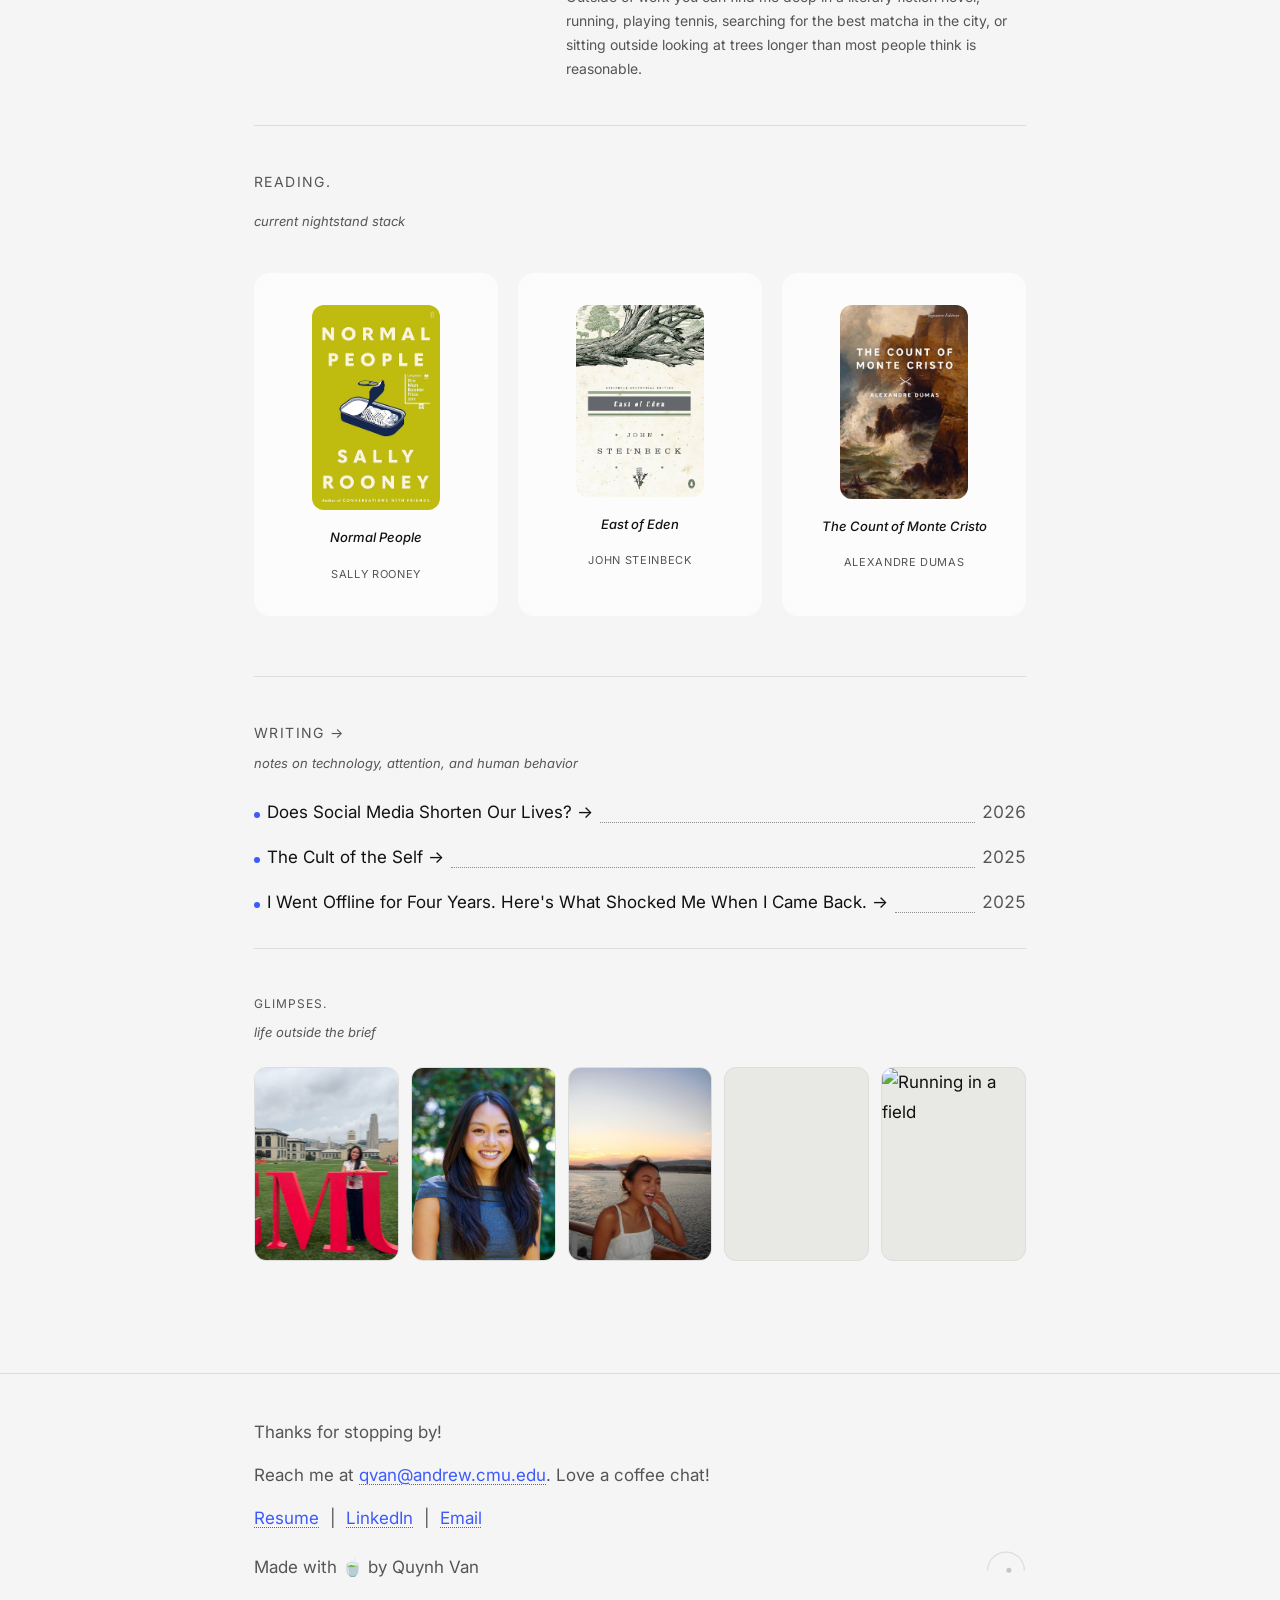
==== commit 87b66e0a: "Update resume link to new Google Drive PDF Co-authored-by: Cursor <cursoragent@cursor.com>" ====
--- a/index.html
+++ b/index.html
@@ -36,7 +36,7 @@
         <nav class="site-nav" aria-label="Primary">
           <a href="#work" class="active">Work</a>
           <a href="#about">About</a>
-          <a href="https://drive.google.com/file/d/1Ba9zoKOZ9Ec-xOhXkwP_laxfLvx78yYT/view" target="_blank" rel="noopener noreferrer">Resume</a>
+          <a href="https://drive.google.com/file/d/1SHDkXIbeWzjRUxQJ7X4k3VZLrwksThvr/view" target="_blank" rel="noopener noreferrer">Resume</a>
         </nav>
         <button
           type="button"
@@ -87,7 +87,7 @@
         <div class="intro__icons" role="group" aria-label="Contact links">
           <a
             class="intro__icon-link"
-            href="https://drive.google.com/file/d/1Ba9zoKOZ9Ec-xOhXkwP_laxfLvx78yYT/view"
+            href="https://drive.google.com/file/d/1SHDkXIbeWzjRUxQJ7X4k3VZLrwksThvr/view"
             rel="noopener noreferrer"
             target="_blank"
             aria-label="Resume"
@@ -397,7 +397,7 @@
         </p>
         <p class="site-footer__quick">
           <a
-            href="https://drive.google.com/file/d/1Ba9zoKOZ9Ec-xOhXkwP_laxfLvx78yYT/view"
+            href="https://drive.google.com/file/d/1SHDkXIbeWzjRUxQJ7X4k3VZLrwksThvr/view"
             rel="noopener noreferrer"
             target="_blank"
             >Resume</a
